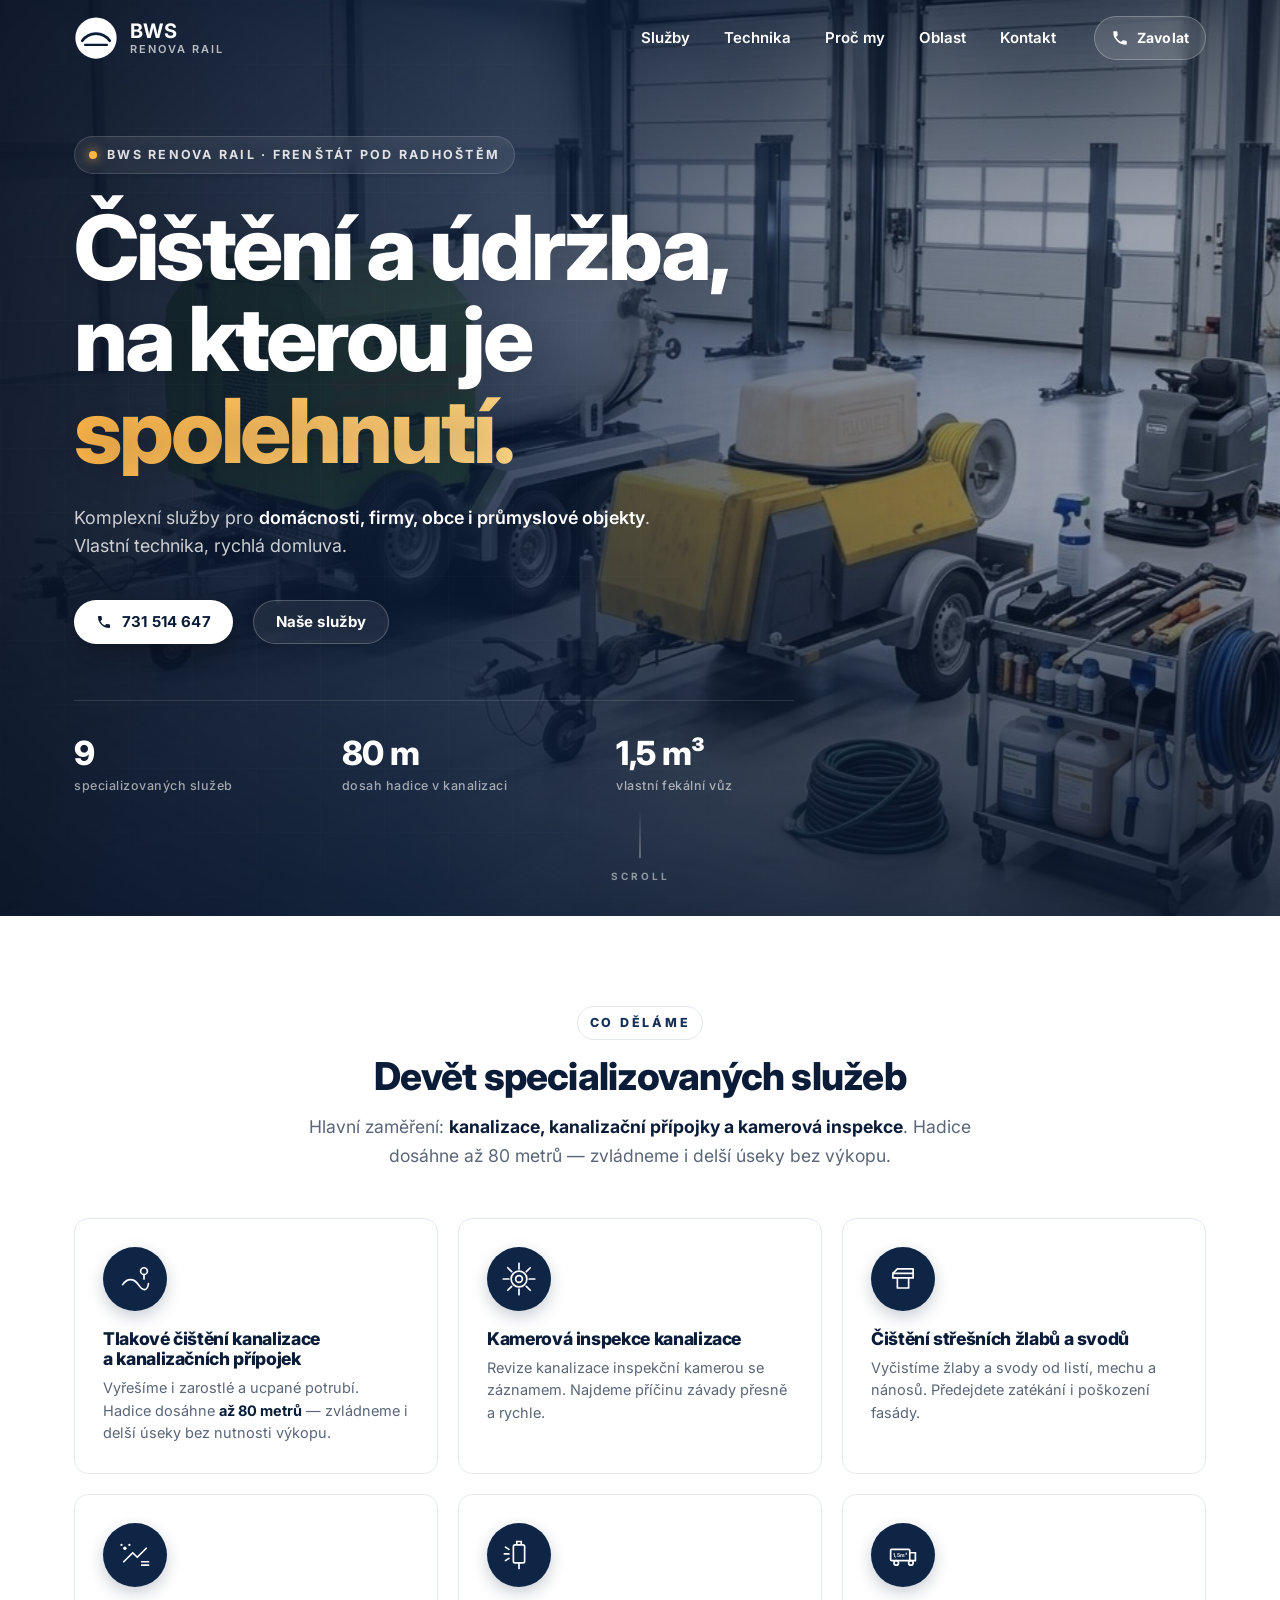
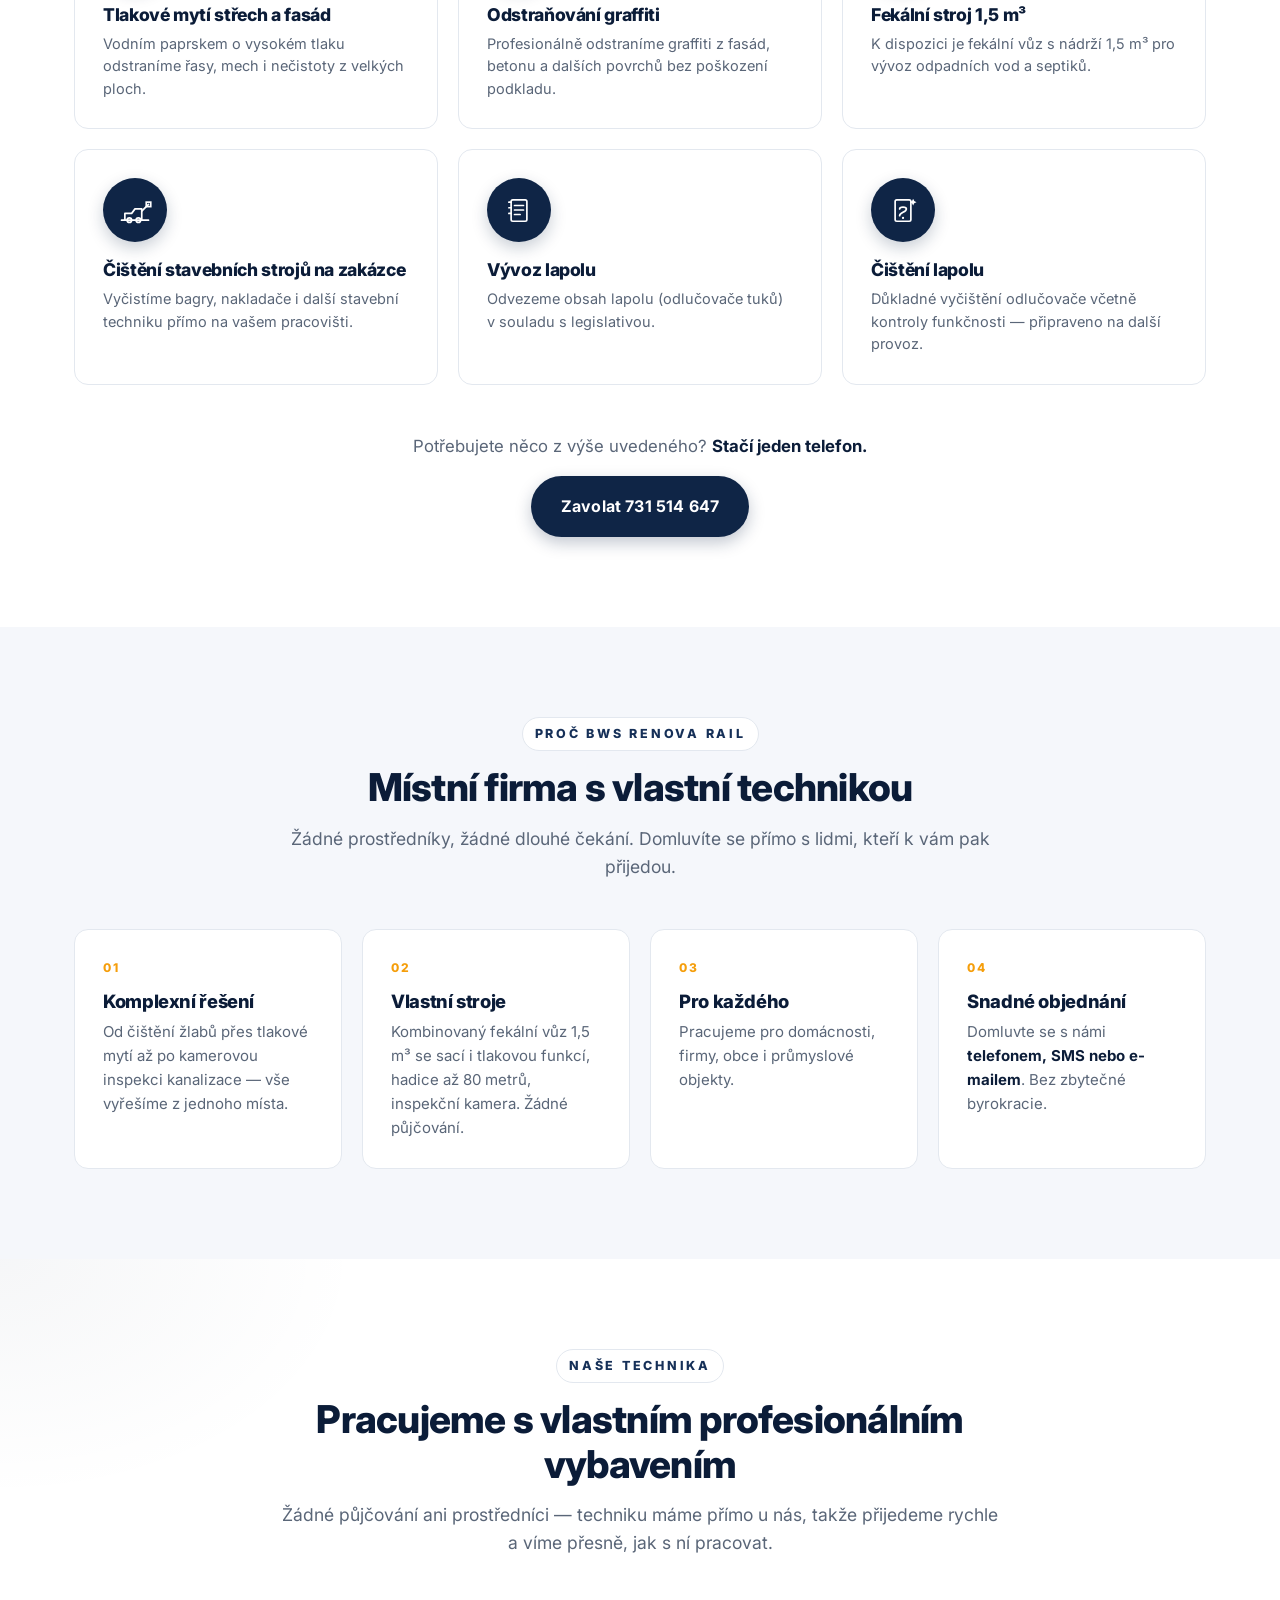
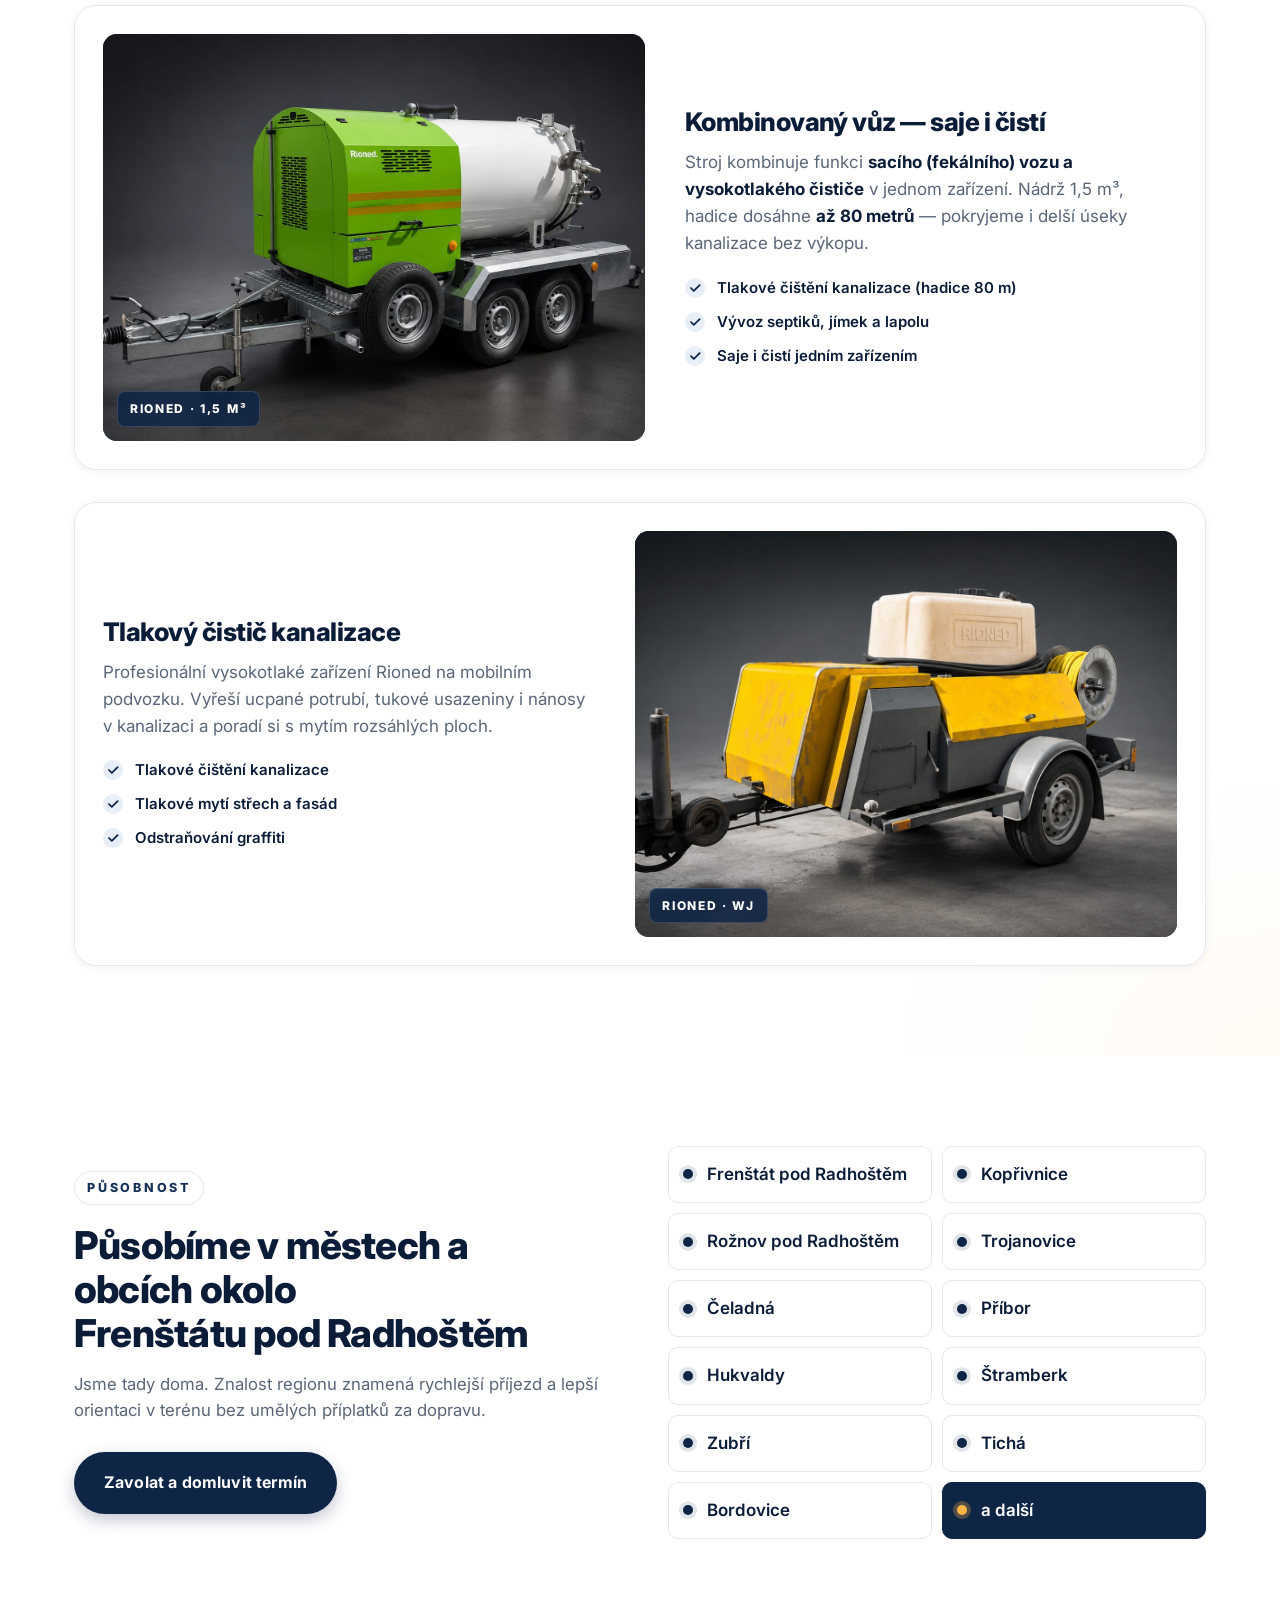
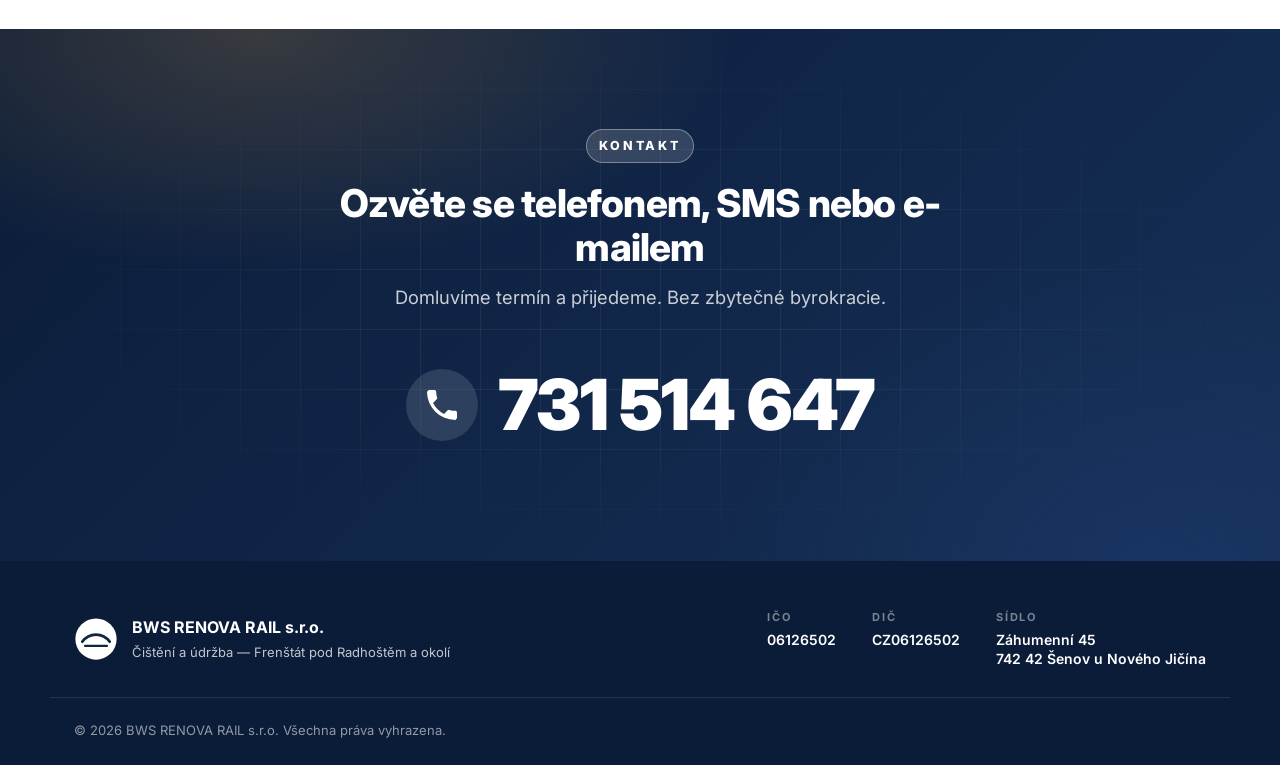
==== v2.html @ 559ae946 "Add v2.html with client feedback applied New page at /v2.html alongside the original index.html so w" ====
<!DOCTYPE html>
<html lang="cs">
<head>
  <meta charset="UTF-8" />
  <meta name="viewport" content="width=device-width, initial-scale=1.0" />
  <meta name="theme-color" content="#0f2546" />
  <title>BWS RENOVA RAIL s.r.o. — Čištění a údržba | Frenštát pod Radhoštěm</title>
  <meta name="description" content="Tlakové čištění kanalizace a kanalizačních přípojek, kamerová inspekce, vývoz lapolu, tlakové mytí. Hadice až 80 m. Frenštát pod Radhoštěm a okolí. Volejte 731 514 647." />
  <meta name="keywords" content="čištění kanalizace, kanalizační přípojky, tlakové mytí, vývoz lapolu, čištění žlabů, odstraňování graffiti, kamerová inspekce, Frenštát pod Radhoštěm, Kopřivnice, Rožnov pod Radhoštěm" />
  <meta name="author" content="BWS RENOVA RAIL s.r.o." />
  <meta name="robots" content="noindex,nofollow" />

  <!-- Open Graph -->
  <meta property="og:type" content="website" />
  <meta property="og:title" content="BWS RENOVA RAIL s.r.o. — Čištění a údržba" />
  <meta property="og:description" content="Tlakové čištění kanalizace a kanalizačních přípojek, kamerová inspekce. Volejte 731 514 647." />
  <meta property="og:locale" content="cs_CZ" />

  <link rel="preconnect" href="https://fonts.googleapis.com" />
  <link rel="preconnect" href="https://fonts.gstatic.com" crossorigin />
  <link href="https://fonts.googleapis.com/css2?family=Inter:wght@400;500;600;700;800;900&display=swap" rel="stylesheet" />

  <link rel="stylesheet" href="styles.css" />

  <!-- LocalBusiness schema for SEO + rich snippets -->
  <script type="application/ld+json">
  {
    "@context": "https://schema.org",
    "@type": "LocalBusiness",
    "name": "BWS RENOVA RAIL s.r.o.",
    "description": "Tlakové čištění kanalizace a kanalizačních přípojek, kamerová inspekce, vývoz lapolu a další služby pro domácnosti, firmy, obce i průmysl.",
    "telephone": "+420731514647",
    "taxID": "CZ06126502",
    "vatID": "CZ06126502",
    "identifier": "06126502",
    "areaServed": [
      "Frenštát pod Radhoštěm","Kopřivnice","Rožnov pod Radhoštěm",
      "Trojanovice","Čeladná","Příbor","Hukvaldy","Štramberk",
      "Zubří","Tichá","Bordovice"
    ],
    "address": {
      "@type": "PostalAddress",
      "streetAddress": "Záhumenní 45",
      "postalCode": "742 42",
      "addressLocality": "Šenov u Nového Jičína",
      "addressCountry": "CZ"
    },
    "openingHours": "Mo-Su",
    "priceRange": "$$"
  }
  </script>
</head>
<body>

<!-- Sticky header -->
<header class="site-header" id="site-header">
  <div class="container header-inner">
    <a href="#top" class="brand" aria-label="BWS RENOVA RAIL — domů">
      <svg class="brand-mark" viewBox="0 0 64 64" aria-hidden="true">
        <circle cx="32" cy="32" r="30" fill="#0f2546"/>
        <path d="M12 36 C 22 22, 42 22, 52 36" stroke="#fff" stroke-width="4" fill="none" stroke-linecap="round"/>
        <path d="M16 42 L 48 42" stroke="#fff" stroke-width="3" stroke-linecap="round"/>
      </svg>
      <span class="brand-text">
        <strong>BWS</strong>
        <span>RENOVA RAIL</span>
      </span>
    </a>

    <nav class="site-nav" aria-label="Hlavní navigace">
      <a href="#sluzby">Služby</a>
      <a href="#technika">Technika</a>
      <a href="#proc-my">Proč my</a>
      <a href="#oblast">Oblast</a>
      <a href="#kontakt">Kontakt</a>
    </nav>

    <a href="tel:+420731514647" class="btn btn-primary header-cta" aria-label="Zavolat 731 514 647">
      <svg viewBox="0 0 24 24" width="18" height="18" aria-hidden="true"><path fill="currentColor" d="M6.62 10.79a15.05 15.05 0 0 0 6.59 6.59l2.2-2.2a1 1 0 0 1 1.02-.24 11.36 11.36 0 0 0 3.57.57 1 1 0 0 1 1 1V20a1 1 0 0 1-1 1A17 17 0 0 1 3 4a1 1 0 0 1 1-1h3.5a1 1 0 0 1 1 1 11.36 11.36 0 0 0 .57 3.57 1 1 0 0 1-.24 1.02z"/></svg>
      <span class="header-cta-short">Zavolat</span>
      <span class="header-cta-full">731 514 647</span>
    </a>
  </div>
</header>

<main id="top">

  <!-- HERO -->
  <section class="hero">
    <div class="hero-media" aria-hidden="true">
      <img src="images/hero-technika.jpg" alt="" class="hero-bg-img" />
      <div class="hero-overlay"></div>
      <div class="hero-noise"></div>
    </div>

    <div class="container hero-inner">
      <div class="hero-content">
        <div class="hero-eyebrow">
          <span class="hero-eyebrow-dot"></span>
          <span class="hero-eyebrow-full">BWS RENOVA RAIL · Frenštát pod Radhoštěm</span>
          <span class="hero-eyebrow-short">Frenštát pod&nbsp;Radhoštěm</span>
        </div>

        <h1 class="hero-title">
          Čištění a&nbsp;údržba,<br/>
          na kterou je<br/>
          <span class="hero-title-accent">spolehnutí.</span>
        </h1>

        <p class="hero-sub">
          Komplexní služby pro <strong>domácnosti, firmy, obce i&nbsp;průmyslové objekty</strong>.
          Vlastní technika, rychlá domluva.
        </p>

        <div class="hero-cta">
          <a href="tel:+420731514647" class="hero-phone" aria-label="Zavolat na číslo 731 514 647">
            <span class="hero-phone-icon" aria-hidden="true">
              <svg viewBox="0 0 24 24" width="22" height="22"><path fill="currentColor" d="M6.62 10.79a15.05 15.05 0 0 0 6.59 6.59l2.2-2.2a1 1 0 0 1 1.02-.24 11.36 11.36 0 0 0 3.57.57 1 1 0 0 1 1 1V20a1 1 0 0 1-1 1A17 17 0 0 1 3 4a1 1 0 0 1 1-1h3.5a1 1 0 0 1 1 1 11.36 11.36 0 0 0 .57 3.57 1 1 0 0 1-.24 1.02z"/></svg>
            </span>
            <span class="hero-phone-num">731&nbsp;514&nbsp;647</span>
          </a>
          <a href="#sluzby" class="hero-secondary">
            <span>Naše služby</span>
          </a>
        </div>

        <div class="hero-stats" role="list">
          <div role="listitem">
            <strong>9</strong>
            <span>specializovaných služeb</span>
          </div>
          <div role="listitem">
            <strong>80&nbsp;m</strong>
            <span>dosah hadice v kanalizaci</span>
          </div>
          <div role="listitem">
            <strong>1,5&nbsp;m³</strong>
            <span>vlastní fekální vůz</span>
          </div>
        </div>
      </div>
    </div>

    <a href="#sluzby" class="hero-scroll" aria-label="Posunout dolů na služby">
      <span class="hero-scroll-line"></span>
      <span class="hero-scroll-label">SCROLL</span>
    </a>
  </section>

  <!-- SERVICES -->
  <section class="section" id="sluzby">
    <div class="container">
      <div class="section-head">
        <span class="eyebrow">CO DĚLÁME</span>
        <h2>Devět specializovaných služeb</h2>
        <p class="section-lead">Hlavní zaměření: <strong>kanalizace, kanalizační přípojky a kamerová inspekce</strong>. Hadice dosáhne až 80 metrů — zvládneme i delší úseky bez výkopu.</p>
      </div>

      <div class="services-grid">

        <article class="service" data-reveal>
          <div class="service-icon" aria-hidden="true">
            <svg viewBox="0 0 64 64"><path d="M10 42 C 18 30, 30 30, 38 42 S 54 54, 56 40" fill="none" stroke="currentColor" stroke-width="3" stroke-linecap="round"/><circle cx="48" cy="18" r="6" fill="none" stroke="currentColor" stroke-width="3"/><path d="M48 24 V 32" stroke="currentColor" stroke-width="3" stroke-linecap="round"/></svg>
          </div>
          <h3>Tlakové čištění kanalizace a&nbsp;kanalizačních přípojek</h3>
          <p>Vyřešíme i&nbsp;zarostlé a ucpané potrubí. Hadice dosáhne <strong>až 80 metrů</strong> — zvládneme i delší úseky bez nutnosti výkopu.</p>
        </article>

        <article class="service" data-reveal>
          <div class="service-icon" aria-hidden="true">
            <svg viewBox="0 0 64 64"><circle cx="32" cy="32" r="14" fill="none" stroke="currentColor" stroke-width="3"/><circle cx="32" cy="32" r="6" fill="none" stroke="currentColor" stroke-width="3"/><path d="M32 4 V 14 M32 50 V 60 M4 32 H 14 M50 32 H 60 M12 12 L 19 19 M45 45 L 52 52 M12 52 L 19 45 M45 19 L 52 12" stroke="currentColor" stroke-width="3" stroke-linecap="round"/></svg>
          </div>
          <h3>Kamerová inspekce kanalizace</h3>
          <p>Revize kanalizace inspekční kamerou se záznamem. Najdeme příčinu závady přesně a&nbsp;rychle.</p>
        </article>

        <article class="service" data-reveal>
          <div class="service-icon" aria-hidden="true">
            <svg viewBox="0 0 64 64"><path d="M14 22h36v8H14z M22 30v18 M42 30v18 M22 48h20" fill="none" stroke="currentColor" stroke-width="3" stroke-linecap="round" stroke-linejoin="round"/><path d="M14 22 L 22 14 L 50 14 L 50 22" fill="none" stroke="currentColor" stroke-width="3" stroke-linejoin="round"/></svg>
          </div>
          <h3>Čištění střešních žlabů a svodů</h3>
          <p>Vyčistíme žlaby a svody od listí, mechu a nánosů. Předejdete zatékání i poškození fasády.</p>
        </article>

        <article class="service" data-reveal>
          <div class="service-icon" aria-hidden="true">
            <svg viewBox="0 0 64 64"><path d="M12 44 L 28 28 L 36 36 L 52 20" fill="none" stroke="currentColor" stroke-width="3" stroke-linecap="round" stroke-linejoin="round"/><circle cx="14" cy="20" r="3" fill="currentColor"/><circle cx="22" cy="14" r="2" fill="currentColor"/><circle cx="8" cy="14" r="2" fill="currentColor"/><path d="M44 50 L 56 50 M44 44 L 56 44" stroke="currentColor" stroke-width="3" stroke-linecap="round"/></svg>
          </div>
          <h3>Tlakové mytí střech a fasád</h3>
          <p>Vodním paprskem o vysokém tlaku odstraníme řasy, mech i nečistoty z velkých ploch.</p>
        </article>

        <article class="service" data-reveal>
          <div class="service-icon" aria-hidden="true">
            <svg viewBox="0 0 64 64"><rect x="22" y="14" width="20" height="32" rx="3" fill="none" stroke="currentColor" stroke-width="3"/><path d="M28 14 V 8 H 36 V 14" fill="none" stroke="currentColor" stroke-width="3"/><path d="M32 46 V 56" stroke="currentColor" stroke-width="3" stroke-linecap="round"/><path d="M14 22 L 8 18 M14 30 L 6 30 M14 38 L 8 42" stroke="currentColor" stroke-width="3" stroke-linecap="round"/></svg>
          </div>
          <h3>Odstraňování graffiti</h3>
          <p>Profesionálně odstraníme graffiti z fasád, betonu a dalších povrchů bez poškození podkladu.</p>
        </article>

        <article class="service" data-reveal>
          <div class="service-icon" aria-hidden="true">
            <svg viewBox="0 0 64 64"><rect x="10" y="22" width="34" height="20" fill="none" stroke="currentColor" stroke-width="3" rx="2"/><path d="M44 28 H 54 V 42 H 44" fill="none" stroke="currentColor" stroke-width="3"/><circle cx="20" cy="46" r="4" fill="none" stroke="currentColor" stroke-width="3"/><circle cx="46" cy="46" r="4" fill="none" stroke="currentColor" stroke-width="3"/><text x="27" y="36" font-family="Inter, sans-serif" font-size="9" font-weight="700" fill="currentColor" text-anchor="middle">1,5m³</text></svg>
          </div>
          <h3>Fekální stroj 1,5&nbsp;m³</h3>
          <p>K dispozici je fekální vůz s nádrží 1,5 m³ pro vývoz odpadních vod a septiků.</p>
        </article>

        <article class="service" data-reveal>
          <div class="service-icon" aria-hidden="true">
            <svg viewBox="0 0 64 64"><path d="M8 50 L 56 50" stroke="currentColor" stroke-width="3" stroke-linecap="round"/><path d="M14 50 V 38 L 26 38 L 32 30 L 44 30 V 50" fill="none" stroke="currentColor" stroke-width="3" stroke-linejoin="round"/><circle cx="22" cy="50" r="4" fill="none" stroke="currentColor" stroke-width="3"/><circle cx="38" cy="50" r="4" fill="none" stroke="currentColor" stroke-width="3"/><path d="M44 34 L 56 22" stroke="currentColor" stroke-width="3" stroke-linecap="round"/><rect x="52" y="18" width="8" height="8" fill="none" stroke="currentColor" stroke-width="3"/></svg>
          </div>
          <h3>Čištění stavebních strojů na zakázce</h3>
          <p>Vyčistíme bagry, nakladače i další stavební techniku přímo na vašem pracovišti.</p>
        </article>

        <article class="service" data-reveal>
          <div class="service-icon" aria-hidden="true">
            <svg viewBox="0 0 64 64"><rect x="18" y="14" width="28" height="38" rx="3" fill="none" stroke="currentColor" stroke-width="3"/><path d="M24 24 H 40 M24 32 H 40 M24 40 H 34" stroke="currentColor" stroke-width="3" stroke-linecap="round"/><path d="M14 18 L 18 18 M14 28 L 18 28 M14 38 L 18 38" stroke="currentColor" stroke-width="3" stroke-linecap="round"/></svg>
          </div>
          <h3>Vývoz lapolu</h3>
          <p>Odvezeme obsah lapolu (odlučovače tuků) v souladu s legislativou.</p>
        </article>

        <article class="service" data-reveal>
          <div class="service-icon" aria-hidden="true">
            <svg viewBox="0 0 64 64"><rect x="18" y="14" width="28" height="38" rx="3" fill="none" stroke="currentColor" stroke-width="3"/><path d="M26 30 C 26 26, 38 26, 38 30 C 38 36, 26 36, 26 42" fill="none" stroke="currentColor" stroke-width="3" stroke-linecap="round"/><circle cx="32" cy="46" r="2" fill="currentColor"/><path d="M48 16 L 50 12 L 52 16 L 56 18 L 52 20 L 50 24 L 48 20 L 44 18 Z" fill="currentColor"/></svg>
          </div>
          <h3>Čištění lapolu</h3>
          <p>Důkladné vyčištění odlučovače včetně kontroly funkčnosti — připraveno na další provoz.</p>
        </article>

      </div>

      <div class="services-cta">
        <p>Potřebujete něco z výše uvedeného? <strong>Stačí jeden telefon.</strong></p>
        <a href="tel:+420731514647" class="btn btn-primary btn-lg">Zavolat 731&nbsp;514&nbsp;647</a>
      </div>
    </div>
  </section>

  <!-- WHY US -->
  <section class="section section-alt" id="proc-my">
    <div class="container">
      <div class="section-head">
        <span class="eyebrow">PROČ BWS RENOVA RAIL</span>
        <h2>Místní firma s vlastní technikou</h2>
        <p class="section-lead">Žádné prostředníky, žádné dlouhé čekání. Domluvíte se přímo s lidmi, kteří k vám pak přijedou.</p>
      </div>

      <div class="features-grid">
        <div class="feature" data-reveal>
          <div class="feature-num">01</div>
          <h3>Komplexní řešení</h3>
          <p>Od čištění žlabů přes tlakové mytí až po kamerovou inspekci kanalizace — vše vyřešíme z&nbsp;jednoho místa.</p>
        </div>
        <div class="feature" data-reveal>
          <div class="feature-num">02</div>
          <h3>Vlastní stroje</h3>
          <p>Kombinovaný fekální vůz 1,5 m³ se sací i tlakovou funkcí, hadice až 80 metrů, inspekční kamera. Žádné půjčování.</p>
        </div>
        <div class="feature" data-reveal>
          <div class="feature-num">03</div>
          <h3>Pro každého</h3>
          <p>Pracujeme pro domácnosti, firmy, obce i&nbsp;průmyslové objekty.</p>
        </div>
        <div class="feature" data-reveal>
          <div class="feature-num">04</div>
          <h3>Snadné objednání</h3>
          <p>Domluvte se s námi <strong>telefonem, SMS nebo&nbsp;e-mailem</strong>. Bez zbytečné byrokracie.</p>
        </div>
      </div>
    </div>
  </section>

  <!-- EQUIPMENT / TECHNIKA -->
  <section class="section section-equipment" id="technika">
    <div class="container">
      <div class="section-head">
        <span class="eyebrow">NAŠE TECHNIKA</span>
        <h2>Pracujeme s vlastním profesionálním vybavením</h2>
        <p class="section-lead">Žádné půjčování ani prostředníci — techniku máme přímo u nás, takže přijedeme rychle a víme přesně, jak s ní pracovat.</p>
      </div>

      <div class="equipment-grid">

        <article class="equipment" data-reveal>
          <figure class="equipment-photo">
            <img src="images/fekalni-vuz.jpg"
                 alt="Kombinovaný sací a tlakový vůz Rioned s nádrží 1,5 m³"
                 loading="lazy"
                 onerror="this.parentElement.classList.add('photo-missing'); this.remove();" />
            <figcaption class="equipment-badge">Rioned · 1,5&nbsp;m³</figcaption>
          </figure>
          <div class="equipment-info">
            <h3>Kombinovaný vůz — saje i&nbsp;čistí</h3>
            <p>Stroj kombinuje funkci <strong>sacího (fekálního) vozu a vysokotlakého čističe</strong> v jednom zařízení. Nádrž 1,5 m³, hadice dosáhne <strong>až 80 metrů</strong> — pokryjeme i delší úseky kanalizace bez výkopu.</p>
            <ul class="equipment-list" role="list">
              <li>Tlakové čištění kanalizace (hadice 80&nbsp;m)</li>
              <li>Vývoz septiků, jímek a&nbsp;lapolu</li>
              <li>Saje i čistí jedním zařízením</li>
            </ul>
          </div>
        </article>

        <article class="equipment equipment-reverse" data-reveal>
          <figure class="equipment-photo">
            <img src="images/tlakovy-cistic.jpg"
                 alt="Tlakový čistič kanalizace Rioned na mobilním přívěsu"
                 loading="lazy"
                 onerror="this.parentElement.classList.add('photo-missing'); this.remove();" />
            <figcaption class="equipment-badge">Rioned · WJ</figcaption>
          </figure>
          <div class="equipment-info">
            <h3>Tlakový čistič kanalizace</h3>
            <p>Profesionální vysokotlaké zařízení Rioned na mobilním podvozku. Vyřeší ucpané potrubí, tukové usazeniny i nánosy v kanalizaci a poradí si s mytím rozsáhlých ploch.</p>
            <ul class="equipment-list" role="list">
              <li>Tlakové čištění kanalizace</li>
              <li>Tlakové mytí střech a&nbsp;fasád</li>
              <li>Odstraňování graffiti</li>
            </ul>
          </div>
        </article>

      </div>
    </div>
  </section>

  <!-- AREA -->
  <section class="section" id="oblast">
    <div class="container area-inner">
      <div class="area-text">
        <span class="eyebrow">PŮSOBNOST</span>
        <h2>Působíme v městech a obcích okolo Frenštátu&nbsp;pod&nbsp;Radhoštěm</h2>
        <p>Jsme tady doma. Znalost regionu znamená rychlejší příjezd a&nbsp;lepší orientaci v terénu bez umělých příplatků za dopravu.</p>
        <a href="tel:+420731514647" class="btn btn-primary btn-lg">Zavolat a domluvit termín</a>
      </div>
      <ul class="area-list" role="list">
        <li>Frenštát pod Radhoštěm</li>
        <li>Kopřivnice</li>
        <li>Rožnov pod Radhoštěm</li>
        <li>Trojanovice</li>
        <li>Čeladná</li>
        <li>Příbor</li>
        <li>Hukvaldy</li>
        <li>Štramberk</li>
        <li>Zubří</li>
        <li>Tichá</li>
        <li>Bordovice</li>
        <li class="more">a&nbsp;další</li>
      </ul>
    </div>
  </section>

  <!-- CONTACT / FINAL CTA -->
  <section class="cta-final" id="kontakt">
    <div class="container cta-final-inner">
      <span class="eyebrow eyebrow-light">KONTAKT</span>
      <h2>Ozvěte se telefonem, SMS&nbsp;nebo&nbsp;e-mailem</h2>
      <p>Domluvíme termín a&nbsp;přijedeme. Bez zbytečné byrokracie.</p>
      <a href="tel:+420731514647" class="phone-big" aria-label="Zavolat na číslo 731 514 647">
        <svg viewBox="0 0 24 24" width="36" height="36" aria-hidden="true"><path fill="currentColor" d="M6.62 10.79a15.05 15.05 0 0 0 6.59 6.59l2.2-2.2a1 1 0 0 1 1.02-.24 11.36 11.36 0 0 0 3.57.57 1 1 0 0 1 1 1V20a1 1 0 0 1-1 1A17 17 0 0 1 3 4a1 1 0 0 1 1-1h3.5a1 1 0 0 1 1 1 11.36 11.36 0 0 0 .57 3.57 1 1 0 0 1-.24 1.02z"/></svg>
        <span>731&nbsp;514&nbsp;647</span>
      </a>
    </div>
  </section>
</main>

<footer class="site-footer">
  <div class="container footer-inner">
    <div class="footer-brand">
      <svg class="brand-mark" viewBox="0 0 64 64" aria-hidden="true">
        <circle cx="32" cy="32" r="30" fill="#fff"/>
        <path d="M12 36 C 22 22, 42 22, 52 36" stroke="#0f2546" stroke-width="4" fill="none" stroke-linecap="round"/>
        <path d="M16 42 L 48 42" stroke="#0f2546" stroke-width="3" stroke-linecap="round"/>
      </svg>
      <div>
        <strong>BWS RENOVA RAIL s.r.o.</strong>
        <span>Čištění a údržba — Frenštát pod Radhoštěm a okolí</span>
      </div>
    </div>
    <div class="footer-info">
      <dl class="footer-meta">
        <div>
          <dt>IČO</dt>
          <dd>06126502</dd>
        </div>
        <div>
          <dt>DIČ</dt>
          <dd>CZ06126502</dd>
        </div>
        <div>
          <dt>Sídlo</dt>
          <dd>Záhumenní 45<br/>742&nbsp;42 Šenov u&nbsp;Nového&nbsp;Jičína</dd>
        </div>
      </dl>
    </div>
  </div>
  <div class="container footer-bottom">
    <span>© <span id="year">2026</span> BWS RENOVA RAIL s.r.o. Všechna práva vyhrazena.</span>
  </div>
</footer>

<!-- Mobile sticky call button -->
<a href="tel:+420731514647" class="mobile-call" aria-label="Zavolat 731 514 647">
  <svg viewBox="0 0 24 24" width="22" height="22" aria-hidden="true"><path fill="currentColor" d="M6.62 10.79a15.05 15.05 0 0 0 6.59 6.59l2.2-2.2a1 1 0 0 1 1.02-.24 11.36 11.36 0 0 0 3.57.57 1 1 0 0 1 1 1V20a1 1 0 0 1-1 1A17 17 0 0 1 3 4a1 1 0 0 1 1-1h3.5a1 1 0 0 1 1 1 11.36 11.36 0 0 0 .57 3.57 1 1 0 0 1-.24 1.02z"/></svg>
  <span>Zavolat</span>
</a>

<script src="script.js"></script>
</body>
</html>
---- styles.css ----
/* =========================================================
   BWS RENOVA RAIL — Onepage
   Brand: deep navy + clean white. Conversion-first.
   ========================================================= */

:root {
  --navy-900: #0b1c38;
  --navy-800: #0f2546;
  --navy-700: #163058;
  --navy-600: #1d3d72;
  --navy-100: #e8eef7;
  --ink: #0e1a2b;
  --muted: #5a6678;
  --line: #e3e8ef;
  --bg: #ffffff;
  --bg-alt: #f5f7fb;
  --accent: #ffb547;
  --accent-strong: #f59e0b;
  --shadow-sm: 0 2px 8px rgba(15, 37, 70, 0.06);
  --shadow-md: 0 10px 30px rgba(15, 37, 70, 0.10);
  --shadow-lg: 0 20px 60px rgba(15, 37, 70, 0.18);
  --radius: 14px;
  --radius-lg: 22px;
  --container: 1180px;
  --header-h: 76px;
}

* { box-sizing: border-box; }
html { scroll-behavior: smooth; -webkit-text-size-adjust: 100%; }
body {
  margin: 0;
  font-family: 'Inter', system-ui, -apple-system, Segoe UI, Roboto, sans-serif;
  font-size: 17px;
  line-height: 1.6;
  color: var(--ink);
  background: var(--bg);
  -webkit-font-smoothing: antialiased;
  text-rendering: optimizeLegibility;
}
img, svg { display: block; max-width: 100%; }
a { color: inherit; text-decoration: none; }
h1, h2, h3, h4 { font-weight: 800; letter-spacing: -0.02em; line-height: 1.15; margin: 0 0 .4em; color: var(--navy-900); }
h1 { font-size: clamp(2rem, 4.4vw, 3.6rem); }
h2 { font-size: clamp(1.7rem, 3vw, 2.5rem); }
h3 { font-size: 1.15rem; }
p { margin: 0 0 1em; }
strong { color: var(--navy-900); font-weight: 700; }

.container { width: 100%; max-width: var(--container); margin: 0 auto; padding: 0 24px; }

/* ---------- Buttons ---------- */
.btn {
  display: inline-flex;
  align-items: center;
  justify-content: center;
  gap: .55em;
  padding: 12px 20px;
  border-radius: 999px;
  font-weight: 700;
  font-size: 15px;
  letter-spacing: 0.01em;
  border: 2px solid transparent;
  cursor: pointer;
  transition: transform .15s ease, box-shadow .2s ease, background .2s ease, color .2s ease, border-color .2s ease;
  white-space: nowrap;
  text-decoration: none;
}
.btn:active { transform: translateY(1px); }
.btn-lg { padding: 16px 28px; font-size: 16px; }
.btn-block { width: 100%; }

.btn-primary {
  background: var(--navy-800);
  color: #fff;
  box-shadow: 0 6px 16px rgba(15, 37, 70, 0.25);
}
.btn-primary:hover { background: var(--navy-700); box-shadow: 0 10px 22px rgba(15, 37, 70, 0.32); }

.btn-ghost {
  background: transparent;
  color: var(--navy-800);
  border-color: var(--navy-800);
}
.btn-ghost:hover { background: var(--navy-800); color: #fff; }

.btn-light {
  background: #fff;
  color: var(--navy-900);
}
.btn-light:hover { background: var(--accent); color: var(--navy-900); }

/* ---------- Header ---------- */
.site-header {
  position: fixed;
  top: 0; left: 0; right: 0;
  z-index: 50;
  background: transparent;
  border-bottom: 1px solid transparent;
  transition: background .3s ease, border-color .3s ease, box-shadow .3s ease, color .3s ease;
}
.site-header.scrolled {
  background: rgba(255, 255, 255, 0.92);
  backdrop-filter: saturate(180%) blur(12px);
  -webkit-backdrop-filter: saturate(180%) blur(12px);
  border-bottom-color: var(--line);
  box-shadow: var(--shadow-sm);
}
/* When over hero (not scrolled), invert colors to white */
.site-header:not(.scrolled) .brand-text strong,
.site-header:not(.scrolled) .site-nav a { color: #fff; }
.site-header:not(.scrolled) .brand-text span { color: rgba(255, 255, 255, 0.7); }
.site-header:not(.scrolled) .site-nav a:hover {
  background: rgba(255, 255, 255, 0.12);
  color: #fff;
}
.site-header:not(.scrolled) .brand-mark circle { fill: #fff; }
.site-header:not(.scrolled) .brand-mark path { stroke: var(--navy-900); }
.site-header:not(.scrolled) .header-cta {
  background: rgba(255, 255, 255, 0.12);
  color: #fff;
  border: 1px solid rgba(255, 255, 255, 0.25);
  backdrop-filter: blur(8px);
  -webkit-backdrop-filter: blur(8px);
  box-shadow: none;
}
.site-header:not(.scrolled) .header-cta:hover {
  background: #fff;
  color: var(--navy-900);
  border-color: #fff;
}
.header-inner {
  display: flex;
  align-items: center;
  gap: 24px;
  min-height: var(--header-h);
}
.brand {
  display: inline-flex;
  align-items: center;
  gap: 12px;
  margin-right: auto;
}
.brand-mark { width: 44px; height: 44px; flex: 0 0 44px; }
.brand-text {
  display: flex;
  flex-direction: column;
  line-height: 1;
}
.brand-text strong { font-size: 20px; color: var(--navy-900); letter-spacing: 0.02em; }
.brand-text span { font-size: 11px; color: var(--muted); letter-spacing: 0.18em; font-weight: 600; margin-top: 3px; }

.site-nav { display: flex; gap: 6px; }
.site-nav a {
  padding: 10px 14px;
  border-radius: 8px;
  font-weight: 600;
  font-size: 15px;
  color: var(--ink);
  transition: background .15s ease, color .15s ease;
}
.site-nav a:hover { background: var(--navy-100); color: var(--navy-800); }

.header-cta { padding: 10px 16px; font-size: 14px; }
.header-cta-short { display: none; }
.header-cta-full { display: inline; }
/* When over hero (transparent state), show only "Zavolat" */
.site-header:not(.scrolled) .header-cta-short { display: inline; }
.site-header:not(.scrolled) .header-cta-full { display: none; }

/* ---------- Shared eyebrow (used by section heads + CTA) ---------- */
.eyebrow {
  display: inline-block;
  font-size: 12.5px;
  font-weight: 800;
  color: var(--navy-700);
  letter-spacing: 0.22em;
  text-transform: uppercase;
  padding: 6px 12px;
  border: 1px solid var(--line);
  border-radius: 999px;
  background: #fff;
  margin-bottom: 18px;
}
.eyebrow-light {
  background: rgba(255, 255, 255, 0.15);
  border-color: rgba(255, 255, 255, 0.35);
  color: #fff;
}

/* ---------- Hero (Image-led Premium) ---------- */
.hero {
  position: relative;
  overflow: hidden;
  min-height: 100vh;
  min-height: 100svh;
  display: flex;
  align-items: center;
  padding: calc(var(--header-h) + 60px) 0 120px;
  isolation: isolate;
  color: #fff;
  background: var(--navy-900);
}

.hero-media {
  position: absolute;
  inset: 0;
  z-index: 0;
  pointer-events: none;
}
.hero-bg-img {
  position: absolute;
  inset: 0;
  width: 100%;
  height: 100%;
  object-fit: cover;
  object-position: 60% 65%;
  opacity: 0;
  animation-name: heroFadeIn, heroZoom;
  animation-duration: 1.6s, 24s;
  animation-timing-function: ease-out, ease-out;
  animation-fill-mode: both, both;
}
@keyframes heroZoom {
  from { transform: scale(1.0); }
  to   { transform: scale(1.12); }
}
@keyframes heroFadeIn {
  from { opacity: 0; }
  to   { opacity: 1; }
}

.hero-overlay {
  position: absolute;
  inset: 0;
  background:
    linear-gradient(95deg, rgba(8, 18, 36, 0.95) 0%, rgba(11, 28, 56, 0.82) 35%, rgba(11, 28, 56, 0.5) 65%, rgba(11, 28, 56, 0.35) 100%),
    linear-gradient(180deg, rgba(8, 18, 36, 0.45) 0%, transparent 25%, transparent 55%, rgba(8, 18, 36, 0.75) 100%);
}
.hero-noise {
  position: absolute;
  inset: 0;
  background-image:
    linear-gradient(rgba(255, 255, 255, 0.03) 1px, transparent 1px),
    linear-gradient(90deg, rgba(255, 255, 255, 0.03) 1px, transparent 1px);
  background-size: 64px 64px;
  mask-image: radial-gradient(ellipse 70% 100% at 30% 50%, #000 20%, transparent 80%);
  -webkit-mask-image: radial-gradient(ellipse 70% 100% at 30% 50%, #000 20%, transparent 80%);
  opacity: 0.5;
}

.hero-inner {
  position: relative;
  z-index: 1;
  width: 100%;
}
.hero-content {
  max-width: 760px;
}

/* Stagger animations */
.hero-eyebrow,
.hero-title,
.hero-sub,
.hero-cta,
.hero-stats { opacity: 0; transform: translateY(20px); animation: heroSlide .9s cubic-bezier(.22,.61,.36,1) forwards; }
.hero-eyebrow { animation-delay: 0.1s; }
.hero-title   { animation-delay: 0.25s; }
.hero-sub     { animation-delay: 0.45s; }
.hero-cta     { animation-delay: 0.6s; }
.hero-stats   { animation-delay: 0.8s; }
@keyframes heroSlide {
  to { opacity: 1; transform: translateY(0); }
}

.hero-eyebrow {
  display: inline-flex;
  align-items: center;
  gap: 10px;
  font-size: 12.5px;
  font-weight: 700;
  letter-spacing: 0.18em;
  text-transform: uppercase;
  color: rgba(255, 255, 255, 0.85);
  background: rgba(255, 255, 255, 0.08);
  border: 1px solid rgba(255, 255, 255, 0.15);
  backdrop-filter: blur(8px);
  -webkit-backdrop-filter: blur(8px);
  padding: 8px 14px;
  border-radius: 999px;
  margin-bottom: 28px;
}
.hero-eyebrow-dot {
  width: 8px; height: 8px;
  border-radius: 50%;
  background: var(--accent);
  box-shadow: 0 0 12px var(--accent);
  animation: pulseLight 2s ease-in-out infinite;
  flex-shrink: 0;
}
.hero-eyebrow-short { display: none; }
.hero-eyebrow-full { display: inline; }
@keyframes pulseLight {
  0%, 100% { opacity: 1; transform: scale(1); }
  50% { opacity: 0.6; transform: scale(0.85); }
}

.hero-title {
  font-size: clamp(2.6rem, 7.5vw, 5.6rem);
  line-height: 1.02;
  letter-spacing: -0.035em;
  color: #fff;
  margin: 0 0 28px;
  font-weight: 800;
  text-shadow: 0 2px 40px rgba(0, 0, 0, 0.2);
}
.hero-title-accent {
  background: linear-gradient(120deg, var(--accent) 0%, #ffd687 100%);
  -webkit-background-clip: text;
  background-clip: text;
  color: transparent;
  display: inline-block;
}

.hero-sub {
  font-size: clamp(1.05rem, 1.4vw, 1.25rem);
  line-height: 1.55;
  color: rgba(255, 255, 255, 0.78);
  max-width: 56ch;
  margin: 0 0 40px;
}
.hero-sub strong { color: #fff; font-weight: 600; }

.hero-cta {
  display: flex;
  align-items: stretch;
  flex-wrap: wrap;
  gap: 16px 20px;
  margin-bottom: 56px;
}

/* Big phone CTA card */
.hero-phone {
  display: inline-flex;
  align-items: center;
  gap: 10px;
  height: 44px;
  padding: 0 22px;
  border-radius: 999px;
  background: #fff;
  color: var(--navy-900);
  font-weight: 700;
  box-shadow: 0 12px 26px rgba(0, 0, 0, 0.2), 0 3px 8px rgba(0, 0, 0, 0.12);
  transition: transform .2s ease, box-shadow .2s ease, background .2s ease;
  position: relative;
  isolation: isolate;
}
.hero-phone::before {
  content: "";
  position: absolute;
  inset: -4px;
  border-radius: inherit;
  background: radial-gradient(circle at 50% 50%, rgba(255, 181, 71, 0.4), transparent 70%);
  z-index: -1;
  opacity: 0;
  transition: opacity .25s ease;
}
.hero-phone:hover { transform: translateY(-2px); box-shadow: 0 24px 50px rgba(0, 0, 0, 0.35), 0 6px 14px rgba(0, 0, 0, 0.2); }
.hero-phone:hover::before { opacity: 1; }
.hero-phone-icon {
  display: inline-flex;
  align-items: center;
  color: var(--navy-900);
  flex-shrink: 0;
}
.hero-phone-icon svg { width: 16px; height: 16px; }
.hero-phone-num {
  font-size: 15px;
  font-weight: 700;
  letter-spacing: 0.01em;
}
.hero-secondary {
  display: inline-flex;
  align-items: center;
  justify-content: center;
  height: 44px;
  padding: 0 22px;
  color: #fff;
  font-weight: 700;
  font-size: 15px;
  letter-spacing: 0.01em;
  border-radius: 999px;
  background: rgba(255, 255, 255, 0.08);
  border: 1px solid rgba(255, 255, 255, 0.22);
  backdrop-filter: blur(8px);
  -webkit-backdrop-filter: blur(8px);
  transition: background .2s ease, border-color .2s ease, transform .2s ease;
}
.hero-secondary:hover {
  background: rgba(255, 255, 255, 0.16);
  border-color: rgba(255, 255, 255, 0.4);
  transform: translateY(-2px);
}

/* Hero stats */
.hero-stats {
  display: grid;
  grid-template-columns: repeat(3, auto);
  gap: 48px;
  padding-top: 36px;
  border-top: 1px solid rgba(255, 255, 255, 0.12);
  max-width: 720px;
}
.hero-stats > div {
  display: flex;
  flex-direction: column;
  gap: 6px;
}
.hero-stats strong {
  font-size: clamp(1.6rem, 2.6vw, 2.2rem);
  font-weight: 800;
  color: #fff;
  letter-spacing: -0.02em;
  line-height: 1;
}
.hero-stats span {
  font-size: 12.5px;
  font-weight: 500;
  color: rgba(255, 255, 255, 0.6);
  letter-spacing: 0.04em;
}

/* Scroll cue */
.hero-scroll {
  position: absolute;
  bottom: 32px;
  left: 50%;
  transform: translateX(-50%);
  z-index: 2;
  display: flex;
  flex-direction: column;
  align-items: center;
  gap: 10px;
  color: rgba(255, 255, 255, 0.5);
  font-size: 10px;
  font-weight: 700;
  letter-spacing: 0.3em;
  text-transform: uppercase;
  transition: color .2s ease;
}
.hero-scroll:hover { color: #fff; }
.hero-scroll-line {
  width: 1px;
  height: 48px;
  background: linear-gradient(180deg, transparent, rgba(255, 255, 255, 0.6));
  position: relative;
  overflow: hidden;
}
.hero-scroll-line::after {
  content: "";
  position: absolute;
  top: -24px;
  left: 0;
  width: 1px;
  height: 24px;
  background: linear-gradient(180deg, transparent, var(--accent));
  animation: scrollLine 1.8s ease-in-out infinite;
}
@keyframes scrollLine {
  0%   { top: -24px; }
  100% { top: 48px; }
}

/* ---------- Sections ---------- */
.section { padding: 90px 0; }
.section-alt { background: var(--bg-alt); }
.section-head { text-align: center; max-width: 720px; margin: 0 auto 48px; }
.section-head .eyebrow { margin-bottom: 14px; }
.section-lead { font-size: 1.1rem; color: var(--muted); margin: 0; }

/* ---------- Services ---------- */
.services-grid {
  display: grid;
  grid-template-columns: repeat(3, 1fr);
  gap: 20px;
}
.service {
  background: #fff;
  border: 1px solid var(--line);
  border-radius: var(--radius);
  padding: 28px;
  position: relative;
  transition: transform .25s ease, box-shadow .25s ease, border-color .25s ease;
  overflow: hidden;
}
.service::before {
  content: "";
  position: absolute;
  inset: 0;
  background: linear-gradient(180deg, transparent 0%, rgba(15, 37, 70, 0.02) 100%);
  opacity: 0;
  transition: opacity .25s ease;
  pointer-events: none;
}
.service:hover {
  transform: translateY(-4px);
  box-shadow: var(--shadow-md);
  border-color: var(--navy-100);
}
.service:hover::before { opacity: 1; }
.service-icon {
  width: 64px; height: 64px;
  border-radius: 50%;
  background: var(--navy-800);
  color: #fff;
  display: grid; place-items: center;
  margin-bottom: 18px;
  box-shadow: 0 6px 16px rgba(15, 37, 70, 0.22);
}
.service-icon svg { width: 36px; height: 36px; }
.service h3 { margin: 0 0 8px; font-size: 1.1rem; }
.service p { color: var(--muted); margin: 0; font-size: 14.5px; line-height: 1.55; }

.services-cta {
  margin-top: 48px;
  text-align: center;
  display: flex;
  flex-direction: column;
  align-items: center;
  gap: 16px;
}
.services-cta p { color: var(--muted); margin: 0; font-size: 1.05rem; }

/* ---------- Features (Why us) ---------- */
.features-grid {
  display: grid;
  grid-template-columns: repeat(4, 1fr);
  gap: 20px;
}
.feature {
  background: #fff;
  border: 1px solid var(--line);
  border-radius: var(--radius);
  padding: 28px;
  position: relative;
}
.feature-num {
  font-size: 12px;
  font-weight: 800;
  letter-spacing: 0.16em;
  color: var(--accent-strong);
  margin-bottom: 14px;
}
.feature h3 { margin: 0 0 8px; }
.feature p { color: var(--muted); margin: 0; font-size: 15px; }

/* ---------- Equipment / Technika ---------- */
.section-equipment {
  background:
    radial-gradient(600px 400px at 0% 0%, rgba(15, 37, 70, 0.04), transparent 60%),
    radial-gradient(700px 500px at 100% 100%, rgba(255, 181, 71, 0.06), transparent 60%),
    var(--bg);
}
.equipment-grid {
  display: grid;
  gap: 32px;
}
.equipment {
  display: grid;
  grid-template-columns: 1.1fr 1fr;
  gap: 40px;
  align-items: center;
  background: #fff;
  border: 1px solid var(--line);
  border-radius: var(--radius-lg);
  padding: 28px;
  box-shadow: var(--shadow-sm);
  transition: box-shadow .25s ease, transform .25s ease;
}
.equipment:hover { box-shadow: var(--shadow-md); transform: translateY(-2px); }
.equipment-reverse { grid-template-columns: 1fr 1.1fr; }
.equipment-reverse .equipment-photo { order: 2; }
.equipment-reverse .equipment-info { order: 1; }

.equipment-photo {
  position: relative;
  aspect-ratio: 4 / 3;
  margin: 0;
  border-radius: var(--radius);
  overflow: hidden;
  background:
    radial-gradient(circle at 30% 20%, rgba(255, 255, 255, 0.06), transparent 50%),
    linear-gradient(135deg, #1a2b48 0%, #243f6e 50%, #1a2b48 100%);
}
.equipment-photo::before {
  content: "";
  position: absolute; inset: 0;
  background-image:
    linear-gradient(rgba(255, 255, 255, 0.04) 1px, transparent 1px),
    linear-gradient(90deg, rgba(255, 255, 255, 0.04) 1px, transparent 1px);
  background-size: 40px 40px;
  pointer-events: none;
}
.equipment-photo img {
  position: absolute;
  inset: 0;
  width: 100%;
  height: 100%;
  object-fit: cover;
  z-index: 1;
}
.equipment-photo.photo-missing::after {
  content: "Foto bude doplněno";
  position: absolute; inset: 0;
  display: grid; place-items: center;
  font-size: 13px; font-weight: 700;
  letter-spacing: 0.18em;
  text-transform: uppercase;
  color: rgba(255, 255, 255, 0.5);
}
.equipment-badge {
  position: absolute;
  bottom: 14px;
  left: 14px;
  z-index: 2;
  display: inline-block;
  background: rgba(15, 37, 70, 0.85);
  backdrop-filter: blur(6px);
  -webkit-backdrop-filter: blur(6px);
  color: #fff;
  font-size: 12px;
  font-weight: 800;
  letter-spacing: 0.14em;
  text-transform: uppercase;
  padding: 7px 12px;
  border-radius: 8px;
  border: 1px solid rgba(255, 255, 255, 0.15);
}
.equipment-info h3 {
  font-size: clamp(1.3rem, 2vw, 1.7rem);
  margin-bottom: 12px;
}
.equipment-info p {
  color: var(--muted);
  margin-bottom: 18px;
}
.equipment-list {
  list-style: none;
  padding: 0;
  margin: 0;
  display: flex;
  flex-direction: column;
  gap: 10px;
}
.equipment-list li {
  position: relative;
  padding-left: 32px;
  font-weight: 600;
  color: var(--navy-900);
  font-size: 15px;
}
.equipment-list li::before {
  content: "";
  position: absolute;
  left: 0; top: 50%;
  transform: translateY(-50%);
  width: 20px; height: 20px;
  border-radius: 50%;
  background: var(--navy-100);
  background-image: url("data:image/svg+xml,%3Csvg xmlns='http://www.w3.org/2000/svg' viewBox='0 0 24 24'%3E%3Cpath fill='none' stroke='%230f2546' stroke-width='3' stroke-linecap='round' stroke-linejoin='round' d='M5 12l5 5L20 7'/%3E%3C/svg%3E");
  background-repeat: no-repeat;
  background-position: center;
  background-size: 14px 14px;
}

/* ---------- Area ---------- */
.area-inner {
  display: grid;
  grid-template-columns: 1fr 1fr;
  gap: 56px;
  align-items: center;
}
.area-text h2 { max-width: 16ch; }
.area-text p { color: var(--muted); margin-bottom: 28px; font-size: 1.05rem; }
.area-list {
  list-style: none;
  margin: 0; padding: 0;
  display: grid;
  grid-template-columns: 1fr 1fr;
  gap: 10px;
}
.area-list li {
  background: #fff;
  border: 1px solid var(--line);
  border-radius: 10px;
  padding: 14px 18px;
  font-weight: 600;
  color: var(--navy-900);
  position: relative;
  padding-left: 38px;
  transition: border-color .2s ease, transform .2s ease;
}
.area-list li::before {
  content: "";
  position: absolute;
  left: 14px; top: 50%;
  transform: translateY(-50%);
  width: 10px; height: 10px;
  background: var(--navy-800);
  border-radius: 50%;
  box-shadow: 0 0 0 4px rgba(15, 37, 70, 0.12);
}
.area-list li:hover { border-color: var(--navy-100); transform: translateY(-2px); }
.area-list .more {
  background: var(--navy-800);
  color: #fff;
  border-color: var(--navy-800);
}
.area-list .more::before { background: var(--accent); box-shadow: 0 0 0 4px rgba(255, 181, 71, 0.28); }

/* ---------- Final CTA ---------- */
.cta-final {
  background:
    radial-gradient(800px 400px at 20% 0%, rgba(255, 181, 71, 0.18), transparent 60%),
    radial-gradient(700px 500px at 90% 100%, rgba(29, 61, 114, 0.4), transparent 60%),
    linear-gradient(135deg, var(--navy-900), var(--navy-700));
  color: #fff;
  padding: 100px 0;
  text-align: center;
  position: relative;
  overflow: hidden;
}
.cta-final::before {
  content: "";
  position: absolute; inset: 0;
  background-image:
    linear-gradient(rgba(255, 255, 255, 0.06) 1px, transparent 1px),
    linear-gradient(90deg, rgba(255, 255, 255, 0.06) 1px, transparent 1px);
  background-size: 60px 60px;
  mask-image: radial-gradient(ellipse at center, #000 30%, transparent 70%);
  -webkit-mask-image: radial-gradient(ellipse at center, #000 30%, transparent 70%);
  pointer-events: none;
}
.cta-final-inner { position: relative; z-index: 1; max-width: 760px; margin: 0 auto; }
.cta-final h2 { color: #fff; margin-bottom: 14px; }
.cta-final p { color: rgba(255, 255, 255, 0.78); font-size: 1.15rem; margin-bottom: 36px; }

.phone-big {
  display: inline-flex;
  align-items: center;
  gap: 20px;
  font-size: clamp(2.6rem, 7vw, 4.4rem);
  font-weight: 900;
  letter-spacing: -0.02em;
  color: #fff;
  margin: 0;
  transition: color .2s ease, transform .2s ease;
}
.phone-big:hover { color: var(--accent); transform: scale(1.02); }
.phone-big:hover svg {
  background: rgba(255, 181, 71, 0.18);
}
.phone-big svg {
  background: rgba(255, 255, 255, 0.12);
  border-radius: 50%;
  padding: 16px;
  width: 72px;
  height: 72px;
  transition: background .2s ease;
}

/* ---------- Footer ---------- */
.site-footer {
  background: var(--navy-900);
  color: rgba(255, 255, 255, 0.75);
  padding: 48px 0 24px;
  font-size: 14.5px;
}
.footer-inner {
  display: flex;
  justify-content: space-between;
  align-items: center;
  gap: 24px;
  flex-wrap: wrap;
  padding-bottom: 28px;
  border-bottom: 1px solid rgba(255, 255, 255, 0.1);
}
.footer-brand {
  display: flex;
  align-items: center;
  gap: 14px;
}
.footer-brand .brand-mark { width: 44px; height: 44px; }
.footer-brand strong { color: #fff; display: block; font-size: 16px; }
.footer-brand span { font-size: 13px; }
.footer-info { text-align: right; }
.footer-meta {
  margin: 0;
  display: grid;
  grid-template-columns: repeat(3, auto);
  gap: 8px 36px;
  justify-content: end;
}
.footer-meta > div {
  display: flex;
  flex-direction: column;
  gap: 4px;
  text-align: left;
}
.footer-meta dt {
  font-size: 11px;
  font-weight: 700;
  letter-spacing: 0.16em;
  text-transform: uppercase;
  color: rgba(255, 255, 255, 0.45);
  margin: 0;
}
.footer-meta dd {
  margin: 0;
  font-size: 14px;
  font-weight: 600;
  color: #fff;
  line-height: 1.35;
}
.footer-bottom {
  padding-top: 22px;
  font-size: 13px;
  color: rgba(255, 255, 255, 0.55);
}

/* ---------- Mobile sticky call button ---------- */
.mobile-call {
  position: fixed;
  bottom: 16px;
  right: 16px;
  z-index: 60;
  display: none;
  align-items: center;
  gap: 10px;
  padding: 14px 22px;
  background: var(--accent-strong);
  color: var(--navy-900);
  border-radius: 999px;
  font-weight: 800;
  box-shadow: 0 12px 28px rgba(245, 158, 11, 0.45), 0 4px 12px rgba(0, 0, 0, 0.15);
  animation: pulse 2.4s ease-in-out infinite;
}
@keyframes pulse {
  0%, 100% { transform: scale(1); }
  50% { transform: scale(1.04); }
}

/* ---------- Reveal animation ---------- */
[data-reveal] {
  opacity: 0;
  transform: translateY(18px);
  transition: opacity .6s ease, transform .6s ease;
}
[data-reveal].is-visible {
  opacity: 1;
  transform: translateY(0);
}

@media (prefers-reduced-motion: reduce) {
  * { animation: none !important; transition: none !important; }
  [data-reveal] { opacity: 1; transform: none; }
  html { scroll-behavior: auto; }
}

/* ---------- Responsive ---------- */
@media (max-width: 1024px) {
  .services-grid { grid-template-columns: repeat(2, 1fr); }
  .features-grid { grid-template-columns: repeat(2, 1fr); }
  .area-inner { grid-template-columns: 1fr; gap: 32px; }
  .equipment,
  .equipment-reverse { grid-template-columns: 1fr; gap: 24px; }
  .equipment-reverse .equipment-photo { order: 0; }
  .equipment-reverse .equipment-info { order: 0; }
}

@media (max-width: 720px) {
  .section { padding: 64px 0; }
  .hero {
    min-height: auto;
    padding: calc(var(--header-h) + 48px) 0 90px;
  }
  .site-nav { display: none; }
  .header-cta-full,
  .header-cta-short { display: none !important; }
  .header-cta { padding: 10px; }
  .header-cta svg { width: 20px; height: 20px; }
  .services-grid { grid-template-columns: 1fr; }
  .features-grid { grid-template-columns: 1fr; }
  .area-list { grid-template-columns: 1fr; }
  .footer-inner { flex-direction: column; text-align: center; }
  .footer-info { text-align: center; }
  .footer-meta {
    grid-template-columns: 1fr;
    gap: 14px;
    justify-content: center;
  }
  .footer-meta > div { text-align: center; align-items: center; }
  .mobile-call { display: inline-flex; }
  .cta-final { padding: 72px 0 96px; }

  .hero-eyebrow {
    font-size: 10px;
    letter-spacing: 0.1em;
    padding: 6px 12px;
    gap: 8px;
    margin-bottom: 22px;
    white-space: nowrap;
    max-width: 100%;
  }
  .hero-eyebrow-dot { width: 6px; height: 6px; }
  .hero-eyebrow-full { display: none; }
  .hero-eyebrow-short { display: inline; }
  .hero-title { font-size: clamp(2.2rem, 9vw, 3.4rem); }
  .hero-cta {
    gap: 12px;
    margin-bottom: 40px;
  }
  .hero-phone {
    height: 42px;
    gap: 9px;
    padding: 0 18px;
  }
  .hero-phone-icon svg { width: 15px; height: 15px; }
  .hero-phone-num { font-size: 14px; }
  .hero-secondary {
    height: 42px;
    padding: 0 18px;
    font-size: 14px;
  }
  .hero-secondary { font-size: 15px; }
  .hero-stats {
    gap: 24px;
    grid-template-columns: repeat(3, 1fr);
  }
  .hero-stats strong { font-size: 1.3rem; }
  .hero-stats span { font-size: 11px; }
  .hero-scroll { display: none; }
}

@media (max-width: 380px) {
  body { font-size: 16px; }
  .btn-lg { padding: 14px 22px; font-size: 15px; }
  .hero-stats { gap: 14px; }
  .hero-stats strong { font-size: 1.1rem; }
  .hero-stats span { font-size: 10px; }
}
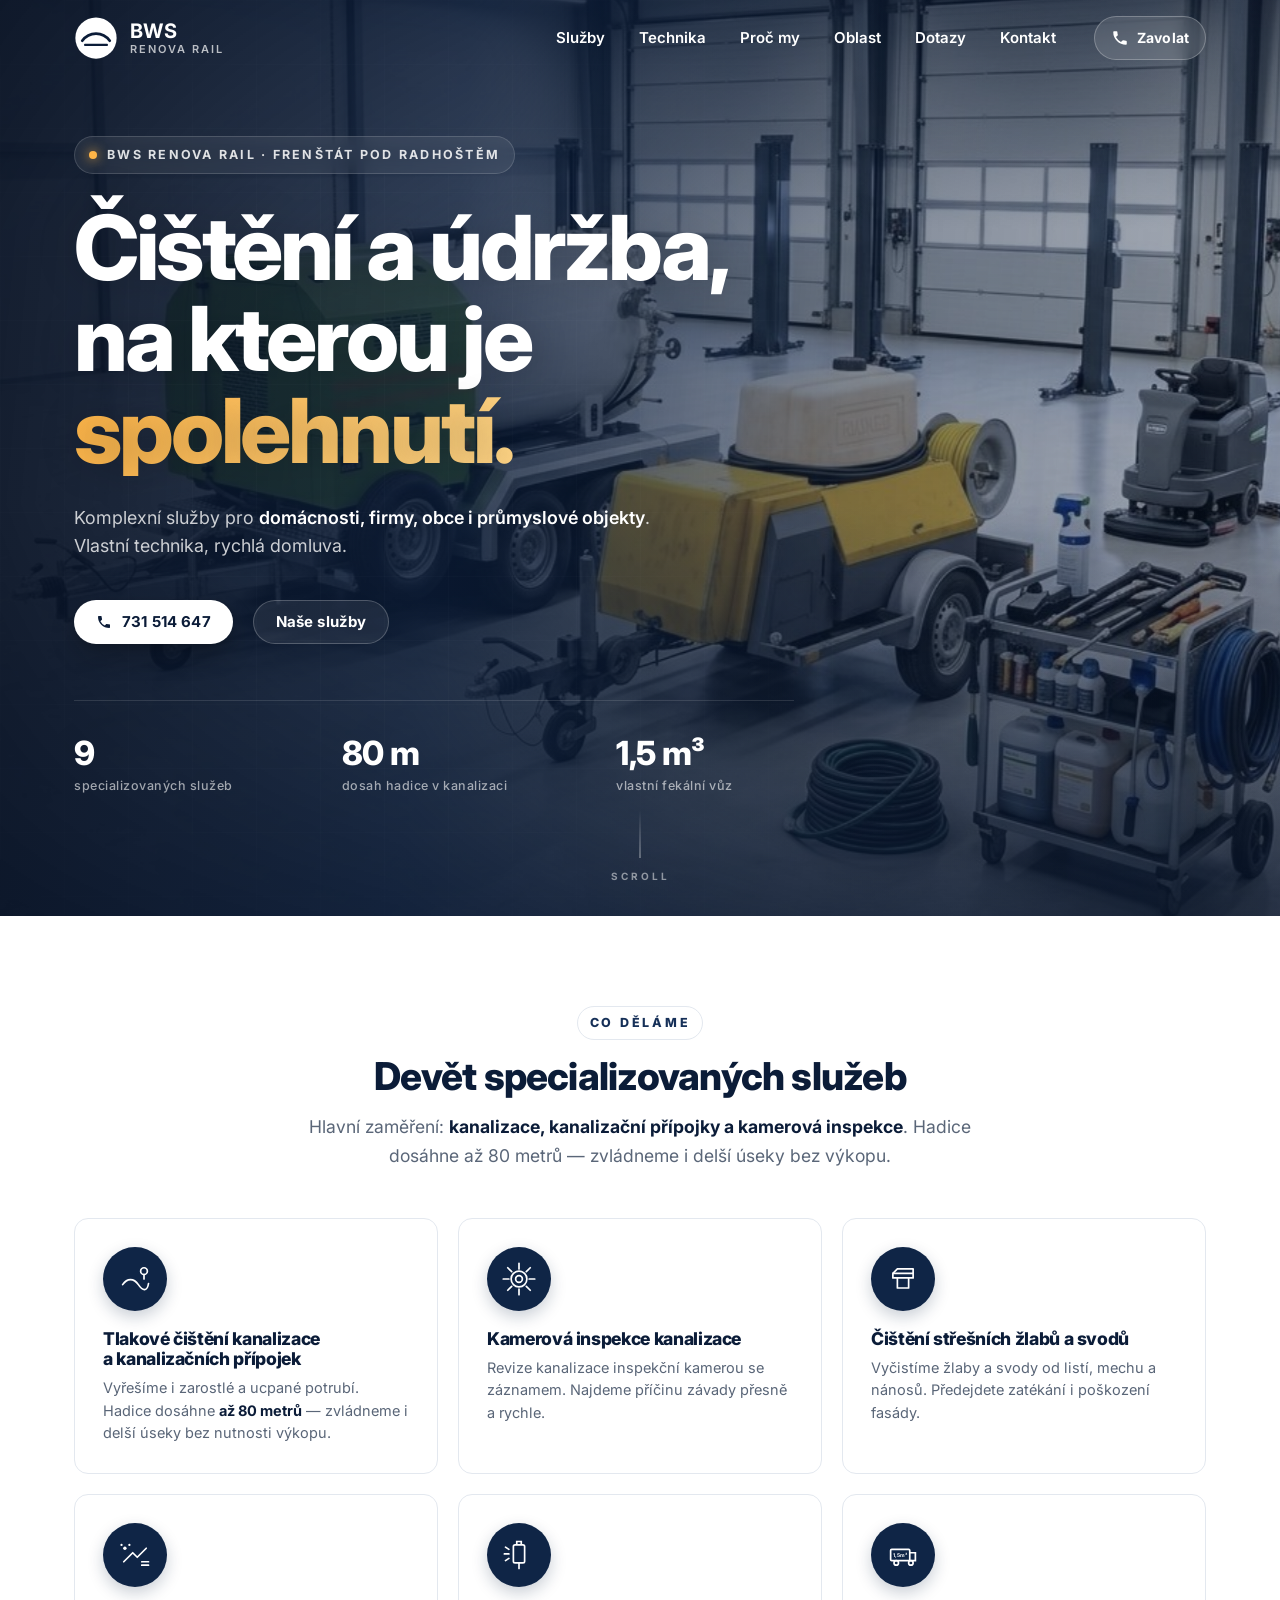
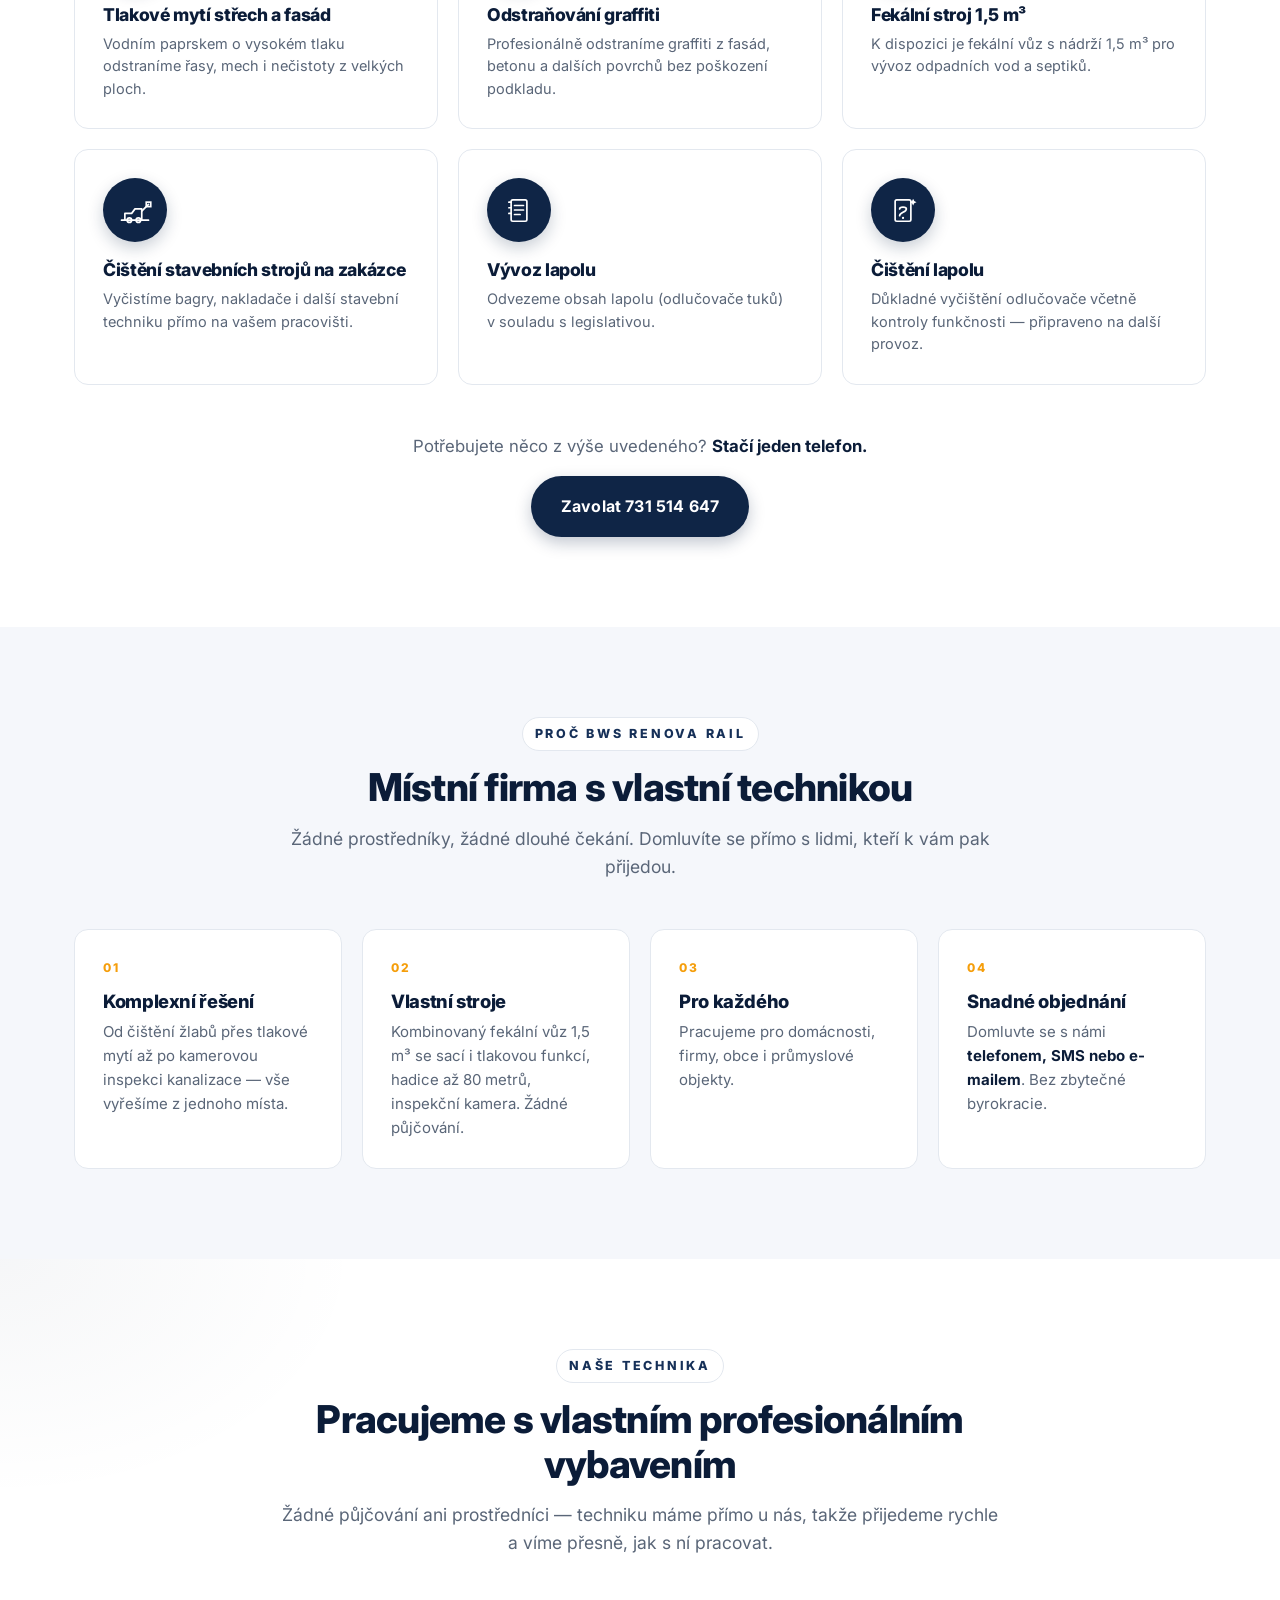
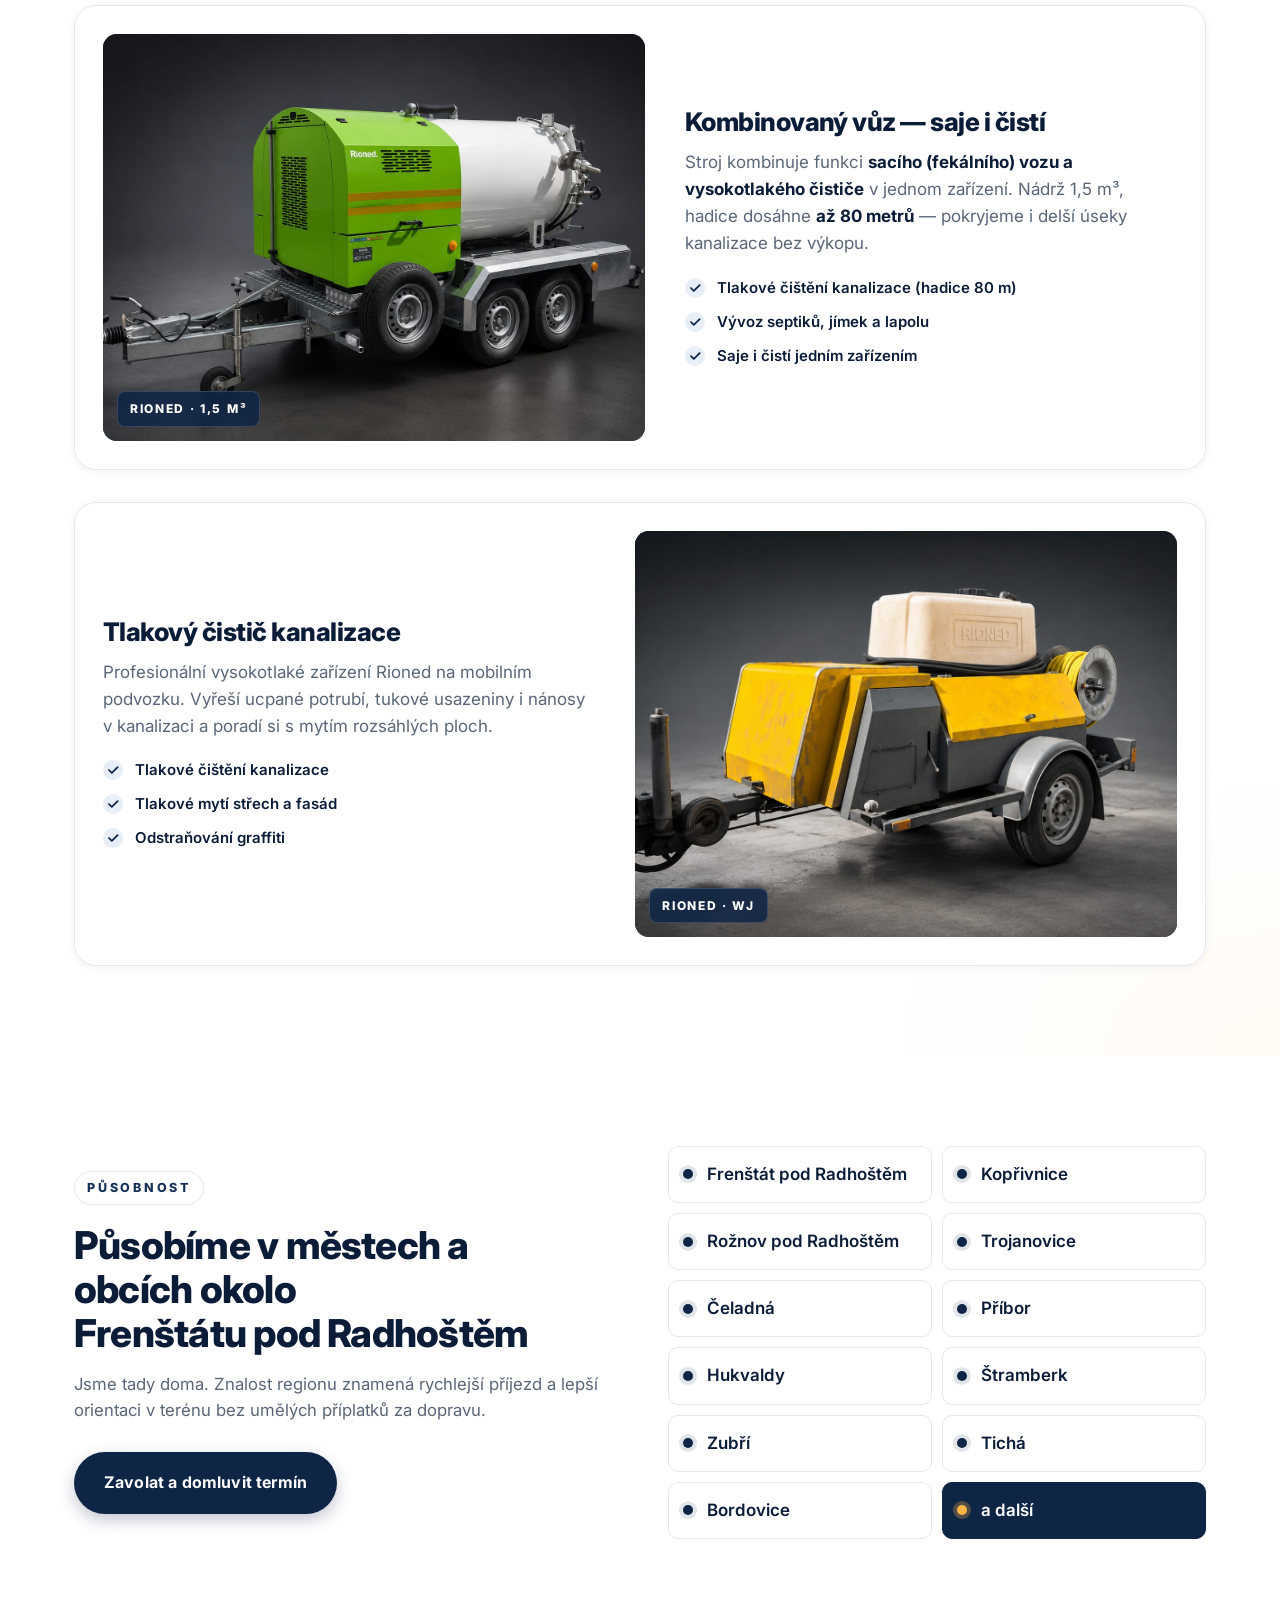
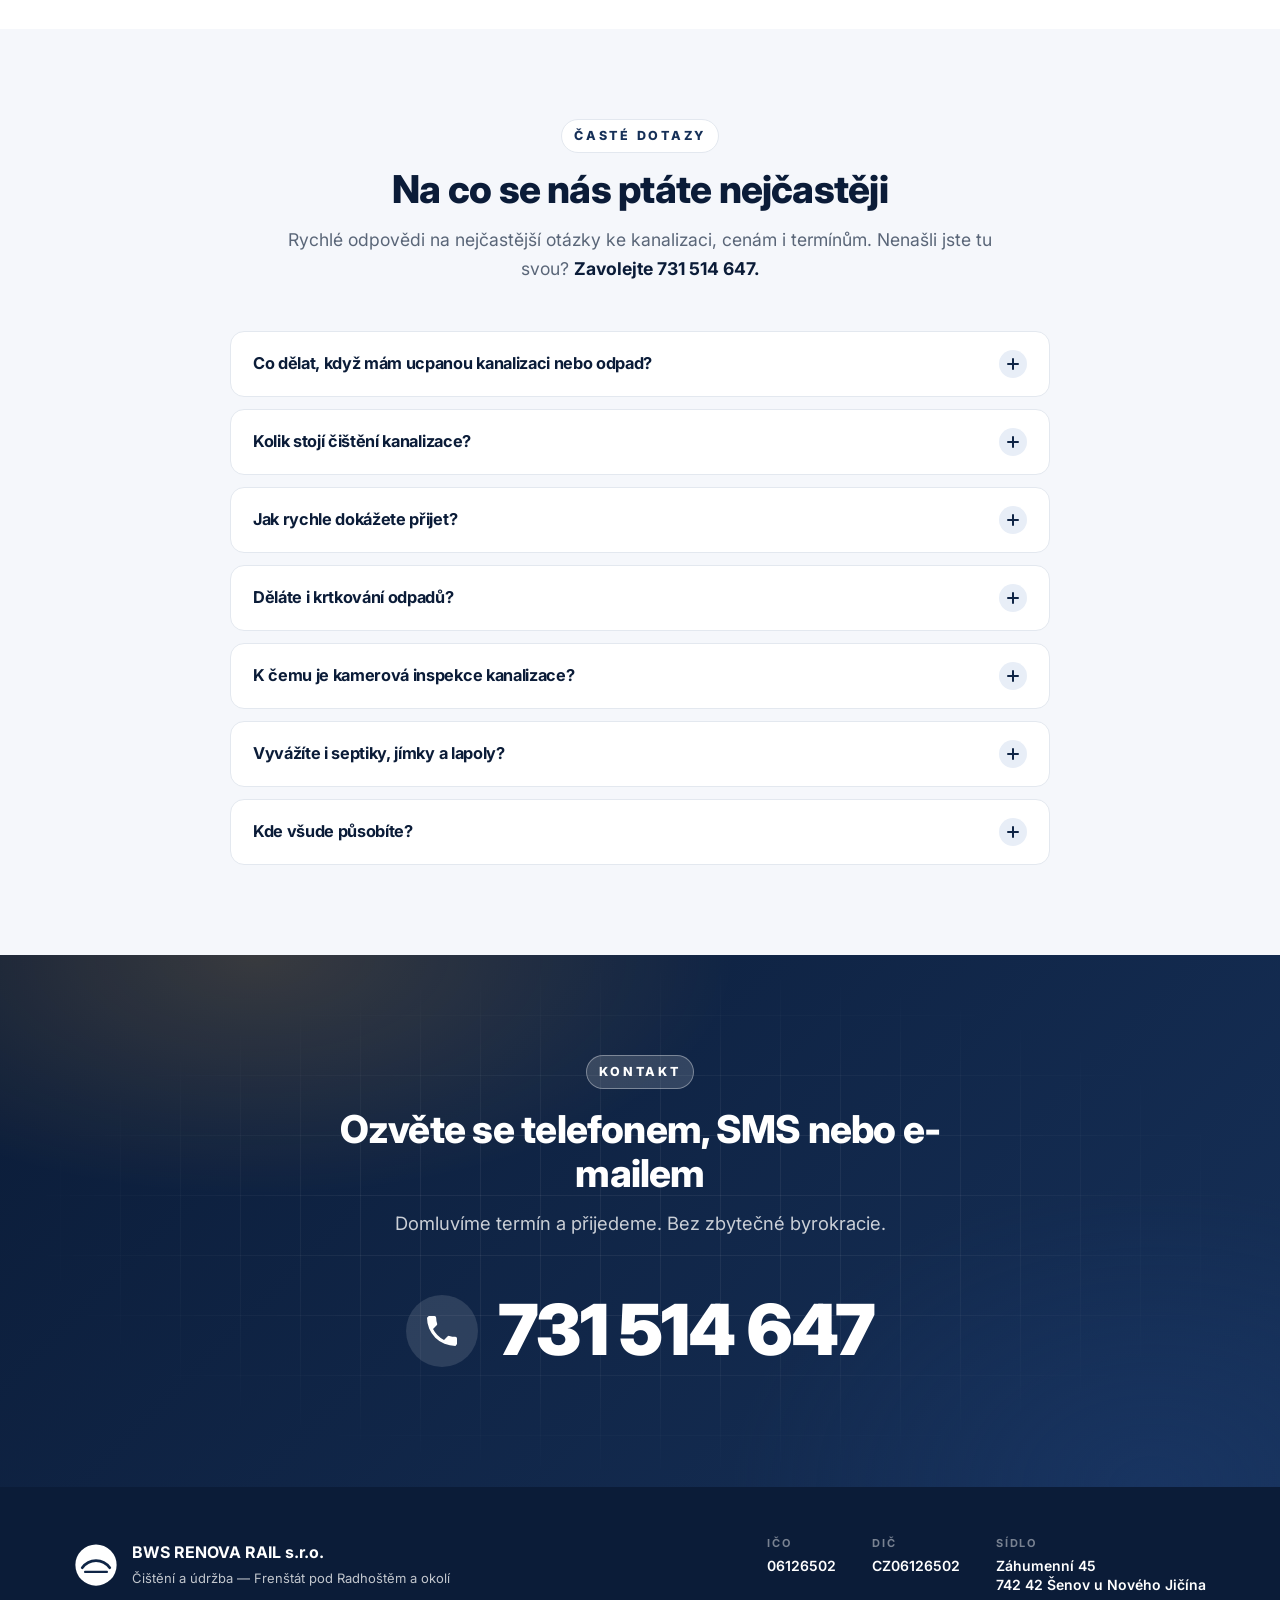
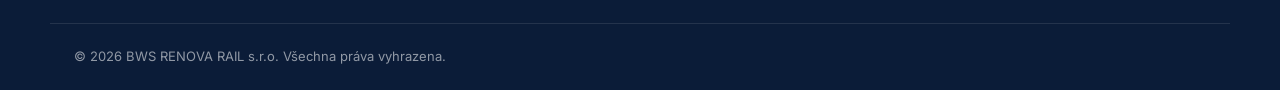
==== commit 42b348cd: "Complete SEO overhaul: meta, structured data, FAQ, AI discoverability - Rewrite head: keyword-first " ====
--- a/v2.html
+++ b/v2.html
@@ -4,49 +4,206 @@
   <meta charset="UTF-8" />
   <meta name="viewport" content="width=device-width, initial-scale=1.0" />
   <meta name="theme-color" content="#0f2546" />
-  <title>BWS RENOVA RAIL s.r.o. — Čištění a údržba | Frenštát pod Radhoštěm</title>
-  <meta name="description" content="Tlakové čištění kanalizace a kanalizačních přípojek, kamerová inspekce, vývoz lapolu, tlakové mytí. Hadice až 80 m. Frenštát pod Radhoštěm a okolí. Volejte 731 514 647." />
-  <meta name="keywords" content="čištění kanalizace, kanalizační přípojky, tlakové mytí, vývoz lapolu, čištění žlabů, odstraňování graffiti, kamerová inspekce, Frenštát pod Radhoštěm, Kopřivnice, Rožnov pod Radhoštěm" />
+  <title>Čištění kanalizace Frenštát pod Radhoštěm | BWS RENOVA RAIL</title>
+  <meta name="description" content="Ucpaná kanalizace? Tlakové čištění kanalizace a přípojek, kamerová inspekce, vývoz septiků, jímek a lapolů. Frenštát pod Radhoštěm a okolí. Volejte 731 514 647." />
+  <meta name="keywords" content="čištění kanalizace, ucpaná kanalizace, krtkování, kanalizační přípojky, kamerová inspekce kanalizace, tlakové mytí, vývoz septiku, vývoz jímky, vývoz lapolu, čištění žlabů, odstraňování graffiti, Frenštát pod Radhoštěm, Kopřivnice, Rožnov pod Radhoštěm" />
   <meta name="author" content="BWS RENOVA RAIL s.r.o." />
+  <!-- Pracovní verze — neindexovat; canonical míří na produkční stránku -->
   <meta name="robots" content="noindex,nofollow" />
+  <link rel="canonical" href="https://bws-web-delta.vercel.app/" />
 
   <!-- Open Graph -->
   <meta property="og:type" content="website" />
-  <meta property="og:title" content="BWS RENOVA RAIL s.r.o. — Čištění a údržba" />
-  <meta property="og:description" content="Tlakové čištění kanalizace a kanalizačních přípojek, kamerová inspekce. Volejte 731 514 647." />
+  <meta property="og:site_name" content="BWS RENOVA RAIL" />
+  <meta property="og:title" content="Čištění kanalizace Frenštát pod Radhoštěm | BWS RENOVA RAIL" />
+  <meta property="og:description" content="Tlakové čištění kanalizace a přípojek (hadice až 80 m), kamerová inspekce, vývoz septiků a lapolů. Volejte 731 514 647." />
+  <meta property="og:url" content="https://bws-web-delta.vercel.app/" />
+  <meta property="og:image" content="https://bws-web-delta.vercel.app/images/og-image.jpg" />
+  <meta property="og:image:width" content="1200" />
+  <meta property="og:image:height" content="630" />
+  <meta property="og:image:alt" content="BWS RENOVA RAIL — tlakové čištění kanalizace a přípojek, Frenštát pod Radhoštěm a okolí" />
   <meta property="og:locale" content="cs_CZ" />
+
+  <!-- Twitter / X -->
+  <meta name="twitter:card" content="summary_large_image" />
+  <meta name="twitter:title" content="Čištění kanalizace Frenštát pod Radhoštěm | BWS RENOVA RAIL" />
+  <meta name="twitter:description" content="Tlakové čištění kanalizace a přípojek, kamerová inspekce, vývoz septiků a lapolů. Volejte 731 514 647." />
+  <meta name="twitter:image" content="https://bws-web-delta.vercel.app/images/og-image.jpg" />
+
+  <!-- Ikony -->
+  <link rel="icon" href="/favicon.ico" sizes="32x32" />
+  <link rel="icon" href="/favicon.svg" type="image/svg+xml" />
+  <link rel="apple-touch-icon" href="/apple-touch-icon.png" />
+  <link rel="manifest" href="/site.webmanifest" />
 
   <link rel="preconnect" href="https://fonts.googleapis.com" />
   <link rel="preconnect" href="https://fonts.gstatic.com" crossorigin />
   <link href="https://fonts.googleapis.com/css2?family=Inter:wght@400;500;600;700;800;900&display=swap" rel="stylesheet" />
 
+  <link rel="preload" as="image" href="images/hero-technika.jpg" fetchpriority="high" />
   <link rel="stylesheet" href="styles.css" />
 
-  <!-- LocalBusiness schema for SEO + rich snippets -->
+  <!-- Strukturovaná data: LocalBusiness + katalog služeb + WebSite + WebPage + FAQ -->
   <script type="application/ld+json">
   {
     "@context": "https://schema.org",
-    "@type": "LocalBusiness",
-    "name": "BWS RENOVA RAIL s.r.o.",
-    "description": "Tlakové čištění kanalizace a kanalizačních přípojek, kamerová inspekce, vývoz lapolu a další služby pro domácnosti, firmy, obce i průmysl.",
-    "telephone": "+420731514647",
-    "taxID": "CZ06126502",
-    "vatID": "CZ06126502",
-    "identifier": "06126502",
-    "areaServed": [
-      "Frenštát pod Radhoštěm","Kopřivnice","Rožnov pod Radhoštěm",
-      "Trojanovice","Čeladná","Příbor","Hukvaldy","Štramberk",
-      "Zubří","Tichá","Bordovice"
-    ],
-    "address": {
-      "@type": "PostalAddress",
-      "streetAddress": "Záhumenní 45",
-      "postalCode": "742 42",
-      "addressLocality": "Šenov u Nového Jičína",
-      "addressCountry": "CZ"
-    },
-    "openingHours": "Mo-Su",
-    "priceRange": "$$"
+    "@graph": [
+      {
+        "@type": ["LocalBusiness", "ProfessionalService"],
+        "@id": "https://bws-web-delta.vercel.app/#firma",
+        "name": "BWS RENOVA RAIL s.r.o.",
+        "legalName": "BWS RENOVA RAIL s.r.o.",
+        "alternateName": "BWS RENOVA RAIL",
+        "url": "https://bws-web-delta.vercel.app/",
+        "logo": "https://bws-web-delta.vercel.app/icon-512.png",
+        "image": [
+          "https://bws-web-delta.vercel.app/images/og-image.jpg",
+          "https://bws-web-delta.vercel.app/images/fekalni-vuz.jpg",
+          "https://bws-web-delta.vercel.app/images/tlakovy-cistic.jpg"
+        ],
+        "description": "Tlakové čištění kanalizace a kanalizačních přípojek (hadice až 80 m), kamerová inspekce, vývoz septiků, jímek a lapolů, tlakové mytí střech a fasád, odstraňování graffiti a čištění stavebních strojů. Pro domácnosti, firmy, obce i průmysl ve Frenštátě pod Radhoštěm a okolí.",
+        "slogan": "Čištění a údržba, na kterou je spolehnutí.",
+        "telephone": "+420731514647",
+        "identifier": "06126502",
+        "taxID": "CZ06126502",
+        "vatID": "CZ06126502",
+        "address": {
+          "@type": "PostalAddress",
+          "streetAddress": "Záhumenní 45",
+          "postalCode": "742 42",
+          "addressLocality": "Šenov u Nového Jičína",
+          "addressRegion": "Moravskoslezský kraj",
+          "addressCountry": "CZ"
+        },
+        "geo": {
+          "@type": "GeoCoordinates",
+          "latitude": 49.581,
+          "longitude": 17.962
+        },
+        "openingHours": "Mo-Su",
+        "priceRange": "$$",
+        "currenciesAccepted": "CZK",
+        "knowsLanguage": "cs",
+        "contactPoint": {
+          "@type": "ContactPoint",
+          "telephone": "+420731514647",
+          "contactType": "customer service",
+          "availableLanguage": "cs",
+          "areaServed": "CZ"
+        },
+        "areaServed": [
+          { "@type": "City", "name": "Frenštát pod Radhoštěm" },
+          { "@type": "City", "name": "Kopřivnice" },
+          { "@type": "City", "name": "Rožnov pod Radhoštěm" },
+          { "@type": "City", "name": "Trojanovice" },
+          { "@type": "City", "name": "Čeladná" },
+          { "@type": "City", "name": "Příbor" },
+          { "@type": "City", "name": "Hukvaldy" },
+          { "@type": "City", "name": "Štramberk" },
+          { "@type": "City", "name": "Zubří" },
+          { "@type": "City", "name": "Tichá" },
+          { "@type": "City", "name": "Bordovice" }
+        ],
+        "hasOfferCatalog": {
+          "@type": "OfferCatalog",
+          "name": "Služby čištění a údržby",
+          "itemListElement": [
+            { "@type": "Offer", "itemOffered": { "@type": "Service", "name": "Tlakové čištění kanalizace a kanalizačních přípojek", "description": "Čištění ucpaného a zarostlého potrubí vysokotlakou vodou. Hadice dosáhne až 80 metrů — i delší úseky bez výkopu." } },
+            { "@type": "Offer", "itemOffered": { "@type": "Service", "name": "Kamerová inspekce kanalizace", "description": "Revize kanalizace inspekční kamerou se záznamem. Přesné a rychlé nalezení příčiny závady." } },
+            { "@type": "Offer", "itemOffered": { "@type": "Service", "name": "Čištění střešních žlabů a svodů", "description": "Vyčištění žlabů a svodů od listí, mechu a nánosů. Prevence zatékání a poškození fasády." } },
+            { "@type": "Offer", "itemOffered": { "@type": "Service", "name": "Tlakové mytí střech a fasád", "description": "Odstranění řas, mechu a nečistot z velkých ploch vodním paprskem o vysokém tlaku." } },
+            { "@type": "Offer", "itemOffered": { "@type": "Service", "name": "Odstraňování graffiti", "description": "Profesionální odstranění graffiti z fasád, betonu a dalších povrchů bez poškození podkladu." } },
+            { "@type": "Offer", "itemOffered": { "@type": "Service", "name": "Vývoz septiků a jímek fekálním vozem 1,5 m³", "description": "Vývoz odpadních vod, septiků a jímek vlastním fekálním vozem s nádrží 1,5 m³." } },
+            { "@type": "Offer", "itemOffered": { "@type": "Service", "name": "Čištění stavebních strojů na zakázce", "description": "Čištění bagrů, nakladačů a další stavební techniky přímo na pracovišti zákazníka." } },
+            { "@type": "Offer", "itemOffered": { "@type": "Service", "name": "Vývoz lapolu", "description": "Odvoz obsahu lapolu (odlučovače tuků) v souladu s legislativou." } },
+            { "@type": "Offer", "itemOffered": { "@type": "Service", "name": "Čištění lapolu", "description": "Důkladné vyčištění odlučovače tuků včetně kontroly funkčnosti." } }
+          ]
+        }
+      },
+      {
+        "@type": "WebSite",
+        "@id": "https://bws-web-delta.vercel.app/#website",
+        "url": "https://bws-web-delta.vercel.app/",
+        "name": "BWS RENOVA RAIL",
+        "publisher": { "@id": "https://bws-web-delta.vercel.app/#firma" },
+        "inLanguage": "cs"
+      },
+      {
+        "@type": "WebPage",
+        "@id": "https://bws-web-delta.vercel.app/#webpage",
+        "url": "https://bws-web-delta.vercel.app/",
+        "name": "Čištění kanalizace Frenštát pod Radhoštěm | BWS RENOVA RAIL",
+        "description": "Ucpaná kanalizace? Tlakové čištění kanalizace a přípojek, kamerová inspekce, vývoz septiků, jímek a lapolů. Frenštát pod Radhoštěm a okolí. Volejte 731 514 647.",
+        "isPartOf": { "@id": "https://bws-web-delta.vercel.app/#website" },
+        "about": { "@id": "https://bws-web-delta.vercel.app/#firma" },
+        "primaryImageOfPage": "https://bws-web-delta.vercel.app/images/og-image.jpg",
+        "inLanguage": "cs"
+      },
+      {
+        "@type": "FAQPage",
+        "@id": "https://bws-web-delta.vercel.app/#faq",
+        "isPartOf": { "@id": "https://bws-web-delta.vercel.app/#webpage" },
+        "inLanguage": "cs",
+        "mainEntity": [
+          {
+            "@type": "Question",
+            "name": "Co dělat, když mám ucpanou kanalizaci nebo odpad?",
+            "acceptedAnswer": {
+              "@type": "Answer",
+              "text": "Zavolejte nám na 731 514 647. Ucpané potrubí čistíme vysokotlakou vodou — hadice dosáhne až 80 metrů, takže si poradíme i s delšími úseky bez kopání. Termín domluvíme hned po telefonu."
+            }
+          },
+          {
+            "@type": "Question",
+            "name": "Kolik stojí čištění kanalizace?",
+            "acceptedAnswer": {
+              "@type": "Answer",
+              "text": "Cena závisí na délce a stavu potrubí a na přístupnosti místa. Orientační cenu vám řekneme zdarma po krátkém telefonátu, konečnou po prohlídce na místě. V naší oblasti působnosti neúčtujeme zbytečné příplatky za dopravu."
+            }
+          },
+          {
+            "@type": "Question",
+            "name": "Jak rychle dokážete přijet?",
+            "acceptedAnswer": {
+              "@type": "Answer",
+              "text": "Jsme místní firma s vlastní technikou, takže se obvykle domluvíme na nejbližší možný termín. U akutních havárií, jako je přetékající kanalizace nebo zatopený suterén, se snažíme přijet co nejdříve — zavolejte a domluvíme se."
+            }
+          },
+          {
+            "@type": "Question",
+            "name": "Děláte i krtkování odpadů?",
+            "acceptedAnswer": {
+              "@type": "Answer",
+              "text": "Ano. Místo klasického mechanického krtkování používáme tlakové čištění vodou, které potrubí nejen zprůchodní, ale i vyčistí po celém obvodu — od kuchyňských odpadů přes přípojky až po hlavní řady."
+            }
+          },
+          {
+            "@type": "Question",
+            "name": "K čemu je kamerová inspekce kanalizace?",
+            "acceptedAnswer": {
+              "@type": "Answer",
+              "text": "Inspekční kamerou se záznamem přesně najdeme příčinu problému — prasklinu, prorostlé kořeny nebo špatný spád potrubí. Hodí se také před koupí nemovitosti, po opakovaném ucpávání nebo ke kontrole nové přípojky před kolaudací."
+            }
+          },
+          {
+            "@type": "Question",
+            "name": "Vyvážíte i septiky, jímky a lapoly?",
+            "acceptedAnswer": {
+              "@type": "Answer",
+              "text": "Ano, máme vlastní kombinovaný fekální vůz s nádrží 1,5 m³. Vyvážíme septiky, jímky i lapoly (odlučovače tuků) a obsah likvidujeme v souladu s legislativou."
+            }
+          },
+          {
+            "@type": "Question",
+            "name": "Kde všude působíte?",
+            "acceptedAnswer": {
+              "@type": "Answer",
+              "text": "Ve Frenštátě pod Radhoštěm a okolí — Kopřivnice, Rožnov pod Radhoštěm, Trojanovice, Čeladná, Příbor, Hukvaldy, Štramberk, Zubří, Tichá, Bordovice a další obce v regionu. Po domluvě přijedeme i dál."
+            }
+          }
+        ]
+      }
+    ]
   }
   </script>
 </head>
@@ -72,6 +229,7 @@
       <a href="#technika">Technika</a>
       <a href="#proc-my">Proč my</a>
       <a href="#oblast">Oblast</a>
+      <a href="#faq">Dotazy</a>
       <a href="#kontakt">Kontakt</a>
     </nav>
 
@@ -88,7 +246,7 @@
   <!-- HERO -->
   <section class="hero">
     <div class="hero-media" aria-hidden="true">
-      <img src="images/hero-technika.jpg" alt="" class="hero-bg-img" />
+      <img src="images/hero-technika.jpg" alt="" class="hero-bg-img" width="1055" height="720" fetchpriority="high" decoding="async" />
       <div class="hero-overlay"></div>
       <div class="hero-noise"></div>
     </div>
@@ -287,8 +445,9 @@
         <article class="equipment" data-reveal>
           <figure class="equipment-photo">
             <img src="images/fekalni-vuz.jpg"
-                 alt="Kombinovaný sací a tlakový vůz Rioned s nádrží 1,5 m³"
-                 loading="lazy"
+                 alt="Kombinovaný sací a tlakový vůz Rioned s nádrží 1,5 m³ na vývoz septiků a čištění kanalizace"
+                 width="1536" height="1024"
+                 loading="lazy" decoding="async"
                  onerror="this.parentElement.classList.add('photo-missing'); this.remove();" />
             <figcaption class="equipment-badge">Rioned · 1,5&nbsp;m³</figcaption>
           </figure>
@@ -306,8 +465,9 @@
         <article class="equipment equipment-reverse" data-reveal>
           <figure class="equipment-photo">
             <img src="images/tlakovy-cistic.jpg"
-                 alt="Tlakový čistič kanalizace Rioned na mobilním přívěsu"
-                 loading="lazy"
+                 alt="Vysokotlaký čistič kanalizace Rioned na mobilním přívěsu pro tlakové čištění potrubí"
+                 width="1600" height="900"
+                 loading="lazy" decoding="async"
                  onerror="this.parentElement.classList.add('photo-missing'); this.remove();" />
             <figcaption class="equipment-badge">Rioned · WJ</figcaption>
           </figure>
@@ -352,6 +512,68 @@
     </div>
   </section>
 
+  <!-- FAQ -->
+  <section class="section section-alt" id="faq">
+    <div class="container">
+      <div class="section-head">
+        <span class="eyebrow">ČASTÉ DOTAZY</span>
+        <h2>Na co se nás ptáte nejčastěji</h2>
+        <p class="section-lead">Rychlé odpovědi na nejčastější otázky ke kanalizaci, cenám i termínům. Nenašli jste tu svou? <strong>Zavolejte 731 514 647.</strong></p>
+      </div>
+
+      <div class="faq-list">
+        <details class="faq-item" data-reveal>
+          <summary><h3>Co dělat, když mám ucpanou kanalizaci nebo odpad?</h3><span class="faq-icon" aria-hidden="true"></span></summary>
+          <div class="faq-answer">
+            <p>Zavolejte nám na <a href="tel:+420731514647"><strong>731&nbsp;514&nbsp;647</strong></a>. Ucpané potrubí čistíme vysokotlakou vodou — hadice dosáhne <strong>až 80 metrů</strong>, takže si poradíme i s delšími úseky bez kopání. Termín domluvíme hned po telefonu.</p>
+          </div>
+        </details>
+
+        <details class="faq-item" data-reveal>
+          <summary><h3>Kolik stojí čištění kanalizace?</h3><span class="faq-icon" aria-hidden="true"></span></summary>
+          <div class="faq-answer">
+            <p>Cena závisí na délce a stavu potrubí a na přístupnosti místa. Orientační cenu vám řekneme <strong>zdarma po krátkém telefonátu</strong>, konečnou po prohlídce na místě. V naší oblasti působnosti neúčtujeme zbytečné příplatky za dopravu.</p>
+          </div>
+        </details>
+
+        <details class="faq-item" data-reveal>
+          <summary><h3>Jak rychle dokážete přijet?</h3><span class="faq-icon" aria-hidden="true"></span></summary>
+          <div class="faq-answer">
+            <p>Jsme místní firma s vlastní technikou, takže se obvykle domluvíme na nejbližší možný termín. U akutních havárií, jako je přetékající kanalizace nebo zatopený suterén, se snažíme přijet co nejdříve — zavolejte a domluvíme se.</p>
+          </div>
+        </details>
+
+        <details class="faq-item" data-reveal>
+          <summary><h3>Děláte i krtkování odpadů?</h3><span class="faq-icon" aria-hidden="true"></span></summary>
+          <div class="faq-answer">
+            <p>Ano. Místo klasického mechanického krtkování používáme <strong>tlakové čištění vodou</strong>, které potrubí nejen zprůchodní, ale i vyčistí po celém obvodu — od kuchyňských odpadů přes přípojky až po hlavní řady.</p>
+          </div>
+        </details>
+
+        <details class="faq-item" data-reveal>
+          <summary><h3>K čemu je kamerová inspekce kanalizace?</h3><span class="faq-icon" aria-hidden="true"></span></summary>
+          <div class="faq-answer">
+            <p>Inspekční kamerou se záznamem přesně najdeme příčinu problému — prasklinu, prorostlé kořeny nebo špatný spád potrubí. Hodí se také <strong>před koupí nemovitosti</strong>, po opakovaném ucpávání nebo ke kontrole nové přípojky před kolaudací.</p>
+          </div>
+        </details>
+
+        <details class="faq-item" data-reveal>
+          <summary><h3>Vyvážíte i septiky, jímky a lapoly?</h3><span class="faq-icon" aria-hidden="true"></span></summary>
+          <div class="faq-answer">
+            <p>Ano, máme vlastní kombinovaný fekální vůz s nádrží <strong>1,5&nbsp;m³</strong>. Vyvážíme septiky, jímky i lapoly (odlučovače tuků) a obsah likvidujeme v souladu s legislativou.</p>
+          </div>
+        </details>
+
+        <details class="faq-item" data-reveal>
+          <summary><h3>Kde všude působíte?</h3><span class="faq-icon" aria-hidden="true"></span></summary>
+          <div class="faq-answer">
+            <p>Ve Frenštátě pod Radhoštěm a okolí — Kopřivnice, Rožnov pod Radhoštěm, Trojanovice, Čeladná, Příbor, Hukvaldy, Štramberk, Zubří, Tichá, Bordovice a další obce v regionu. Po domluvě přijedeme i dál.</p>
+          </div>
+        </details>
+      </div>
+    </div>
+  </section>
+
   <!-- CONTACT / FINAL CTA -->
   <section class="cta-final" id="kontakt">
     <div class="container cta-final-inner">
@@ -407,6 +629,6 @@
   <span>Zavolat</span>
 </a>
 
-<script src="script.js"></script>
+<script src="script.js" defer></script>
 </body>
 </html>
--- a/styles.css
+++ b/styles.css
@@ -716,6 +716,71 @@
   border-color: var(--navy-800);
 }
 .area-list .more::before { background: var(--accent); box-shadow: 0 0 0 4px rgba(255, 181, 71, 0.28); }
+
+/* ---------- FAQ ---------- */
+.faq-list {
+  max-width: 820px;
+  margin: 0 auto;
+  display: flex;
+  flex-direction: column;
+  gap: 12px;
+}
+.faq-item {
+  background: #fff;
+  border: 1px solid var(--line);
+  border-radius: var(--radius);
+  overflow: hidden;
+  transition: border-color .2s ease, box-shadow .2s ease;
+}
+.faq-item[open] { border-color: var(--navy-100); box-shadow: var(--shadow-sm); }
+.faq-item summary {
+  display: flex;
+  align-items: center;
+  justify-content: space-between;
+  gap: 16px;
+  padding: 18px 22px;
+  cursor: pointer;
+  list-style: none;
+}
+.faq-item summary::-webkit-details-marker { display: none; }
+.faq-item summary h3 {
+  margin: 0;
+  font-size: 1.02rem;
+  font-weight: 700;
+  color: var(--navy-900);
+}
+.faq-icon {
+  position: relative;
+  flex: 0 0 28px;
+  width: 28px;
+  height: 28px;
+  border-radius: 50%;
+  background: var(--navy-100);
+  transition: background .2s ease, transform .25s ease;
+}
+.faq-icon::before,
+.faq-icon::after {
+  content: "";
+  position: absolute;
+  top: 50%;
+  left: 50%;
+  width: 12px;
+  height: 2px;
+  border-radius: 1px;
+  background: var(--navy-800);
+  transform: translate(-50%, -50%);
+}
+.faq-icon::after { transform: translate(-50%, -50%) rotate(90deg); }
+.faq-item[open] .faq-icon { transform: rotate(45deg); background: var(--accent); }
+.faq-answer { padding: 0 22px 20px; }
+.faq-answer p { margin: 0; color: var(--muted); font-size: 15px; line-height: 1.65; }
+.faq-answer a { color: var(--navy-800); text-decoration: underline; }
+
+@media (max-width: 720px) {
+  .faq-item summary { padding: 15px 16px; }
+  .faq-item summary h3 { font-size: 15px; }
+  .faq-answer { padding: 0 16px 16px; }
+}
 
 /* ---------- Final CTA ---------- */
 .cta-final {
